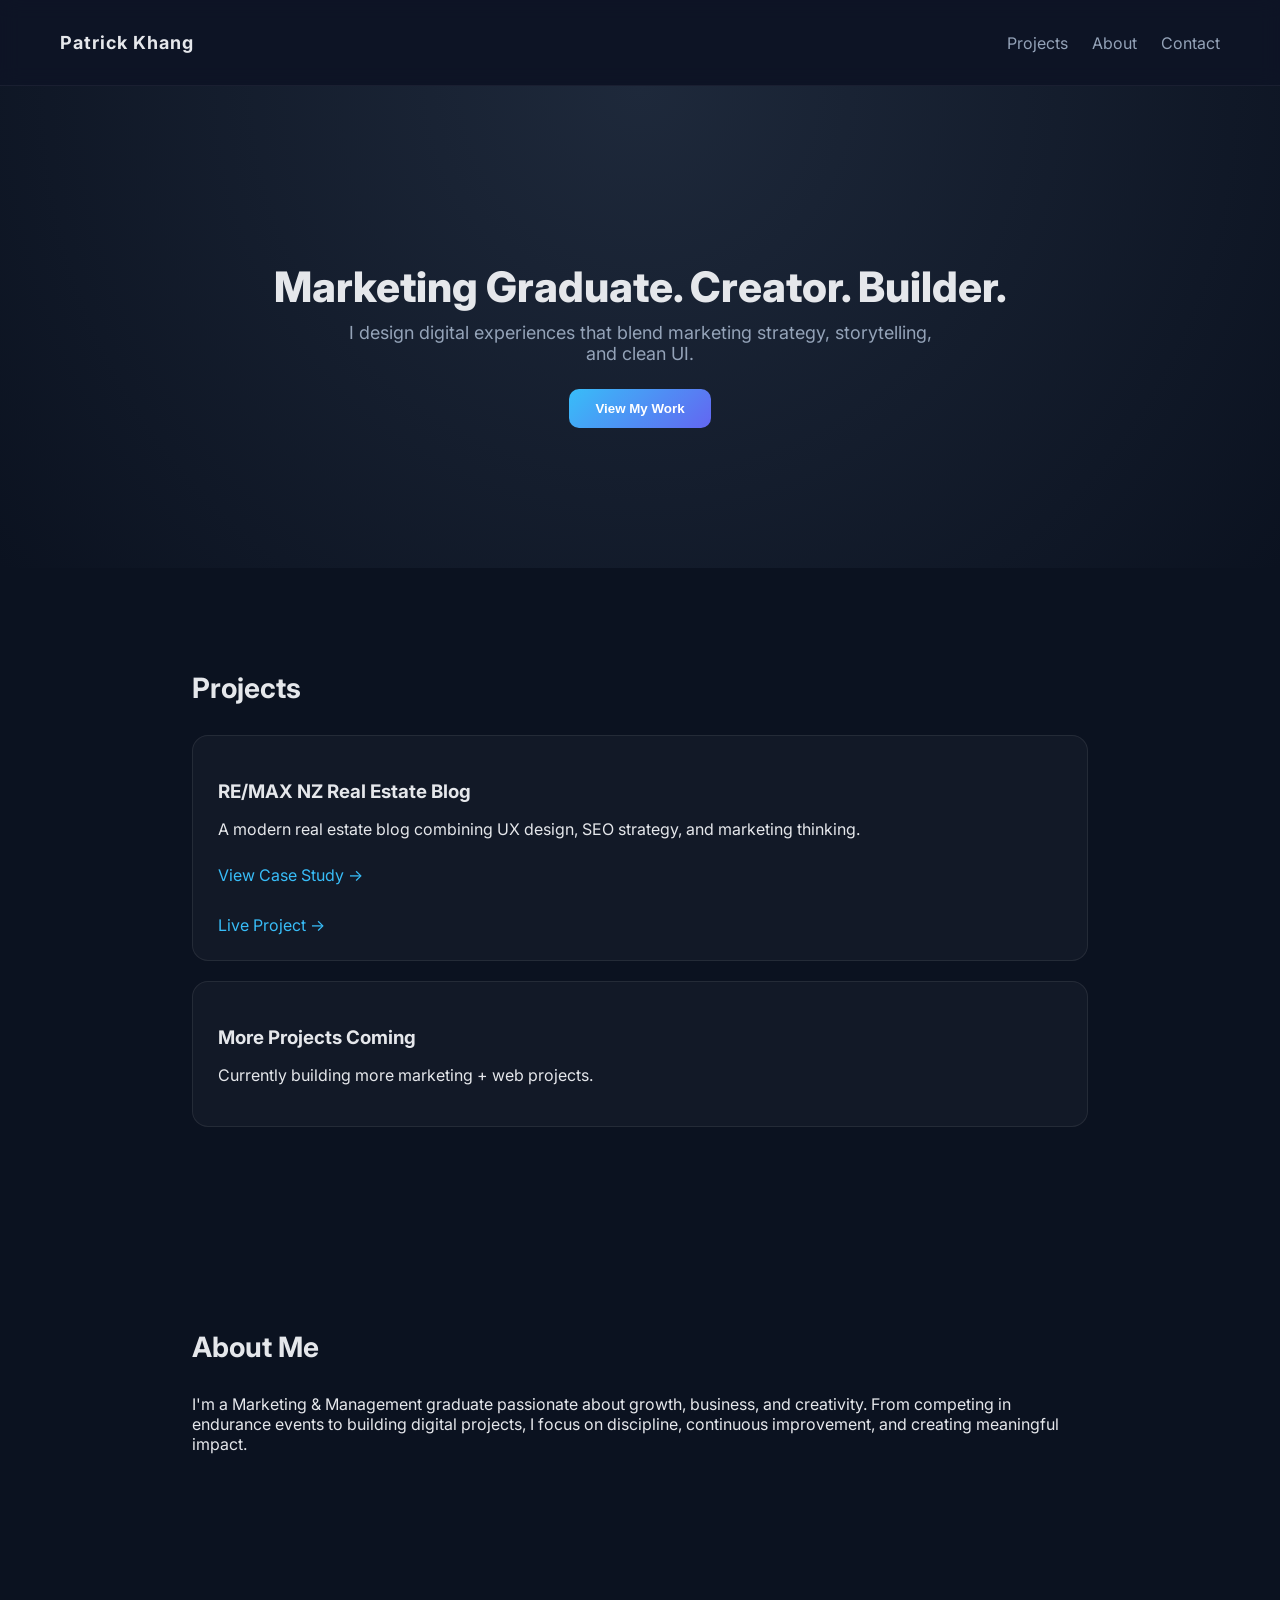
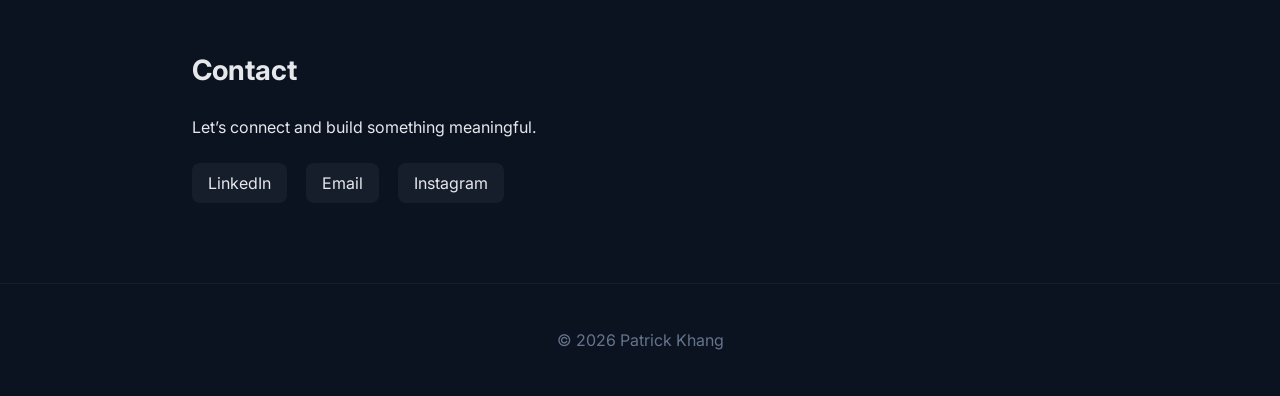
==== index.html @ be81369b "Revise RE/MAX NZ Real Estate Blog project details Updated project card for RE/MAX NZ Real Estate Blo" ====
<!DOCTYPE html>
<html lang="en">
<head>
  <meta charset="UTF-8">
  <title>Patrick Khang | Portfolio</title>
  <link rel="stylesheet" href="styles.css">
</head>
<body>

<header>
  <h1>Patrick Khang</h1>
  <nav>
    <a href="#projects">Projects</a>
    <a href="#about">About</a>
    <a href="#contact">Contact</a>
  </nav>
</header>

<section class="hero">
  <h2>Marketing Graduate. Creator. Builder.</h2>
  <p>I design digital experiences that blend marketing strategy, storytelling, and clean UI.</p>
  <button onclick="scrollToProjects()">View My Work</button>
</section>

<section id="projects" class="projects">
  <h2>Projects</h2>

  <div class="card">
  <h3>RE/MAX NZ Real Estate Blog</h3>
  <p>A modern real estate blog combining UX design, SEO strategy, and marketing thinking.</p>

  <a href="remax-case-study.html">View Case Study →</a>
  <br><br>
  <a href="https://yourusername.github.io/remax-nz-real-estate-blog/" target="_blank">
    Live Project →
  </a>
</div>
  
  <div class="card">
    <h3>More Projects Coming</h3>
    <p>Currently building more marketing + web projects.</p>
  </div>

</section>

<section id="about" class="about">
  <h2>About Me</h2>
  <p>
    I'm a Marketing & Management graduate passionate about growth, business, and creativity.
    From competing in endurance events to building digital projects, I focus on discipline,
    continuous improvement, and creating meaningful impact.
  </p>
</section>

<section id="contact" class="contact">
  <h2>Contact</h2>
  <p>Let’s connect and build something meaningful.</p>

  <div class="contact-links">
    <a href="https://www.linkedin.com/in/patrick-khang-445991215/" target="_blank">LinkedIn</a>
    <a href="mailto:your@email.com">Email</a>
    <a href="https://instagram.com/paddyk_travels" target="_blank">Instagram</a>
  </div>
</section>

<footer>
  <p>© 2026 Patrick Khang</p>
</footer>

<script src="script.js"></script>
</body>
</html>
---- styles.css ----
@import url('https://fonts.googleapis.com/css2?family=Inter:wght@300;400;600;800&display=swap');

body {
  margin: 0;
  font-family: 'Inter', sans-serif;
  background: #0b1220;
  color: #e5e7eb;
}

/* HEADER */
header {
  display: flex;
  justify-content: space-between;
  align-items: center;
  padding: 20px 60px;
  background: rgba(15, 23, 42, 0.6);
  backdrop-filter: blur(10px);
  position: sticky;
  top: 0;
  border-bottom: 1px solid rgba(255,255,255,0.05);
}

header h1 {
  font-size: 18px;
  letter-spacing: 1px;
}

nav a {
  margin-left: 20px;
  color: #94a3b8;
  text-decoration: none;
  transition: 0.3s;
}

nav a:hover {
  color: #38bdf8;
}

/* HERO */
.hero {
  text-align: center;
  padding: 140px 20px;
  background: radial-gradient(circle at top, #1e293b, #0b1220);
}

.hero h2 {
  font-size: 42px;
  font-weight: 800;
  margin-bottom: 10px;
}

.hero p {
  color: #94a3b8;
  font-size: 18px;
  max-width: 600px;
  margin: 0 auto;
}

.hero button {
  margin-top: 25px;
  padding: 12px 26px;
  border: none;
  border-radius: 10px;
  background: linear-gradient(135deg, #38bdf8, #6366f1);
  color: white;
  cursor: pointer;
  font-weight: 600;
  transition: 0.3s;
}

.hero button:hover {
  transform: scale(1.05);
}

/* SECTIONS */
.projects, .about, .contact {
  padding: 80px 15%;
}

h2 {
  font-size: 28px;
  margin-bottom: 30px;
}

/* PROJECT CARDS */
.card {
  background: rgba(255,255,255,0.03);
  border: 1px solid rgba(255,255,255,0.08);
  padding: 25px;
  margin-bottom: 20px;
  border-radius: 16px;
  transition: 0.3s;
}

.card:hover {
  transform: translateY(-6px);
  border-color: rgba(56,189,248,0.4);
}

.card h3 {
  margin-bottom: 10px;
}

.card a {
  display: inline-block;
  margin-top: 10px;
  color: #38bdf8;
  text-decoration: none;
}

/* CONTACT */
.contact a {
  display: inline-block;
  margin-right: 15px;
  margin-top: 10px;
  padding: 10px 16px;
  border-radius: 8px;
  background: rgba(255,255,255,0.05);
  color: #e5e7eb;
  text-decoration: none;
  transition: 0.3s;
}

.contact a:hover {
  background: #38bdf8;
  color: #0b1220;
}

/* FOOTER */
footer {
  text-align: center;
  padding: 30px;
  color: #64748b;
  border-top: 1px solid rgba(255,255,255,0.05);
}
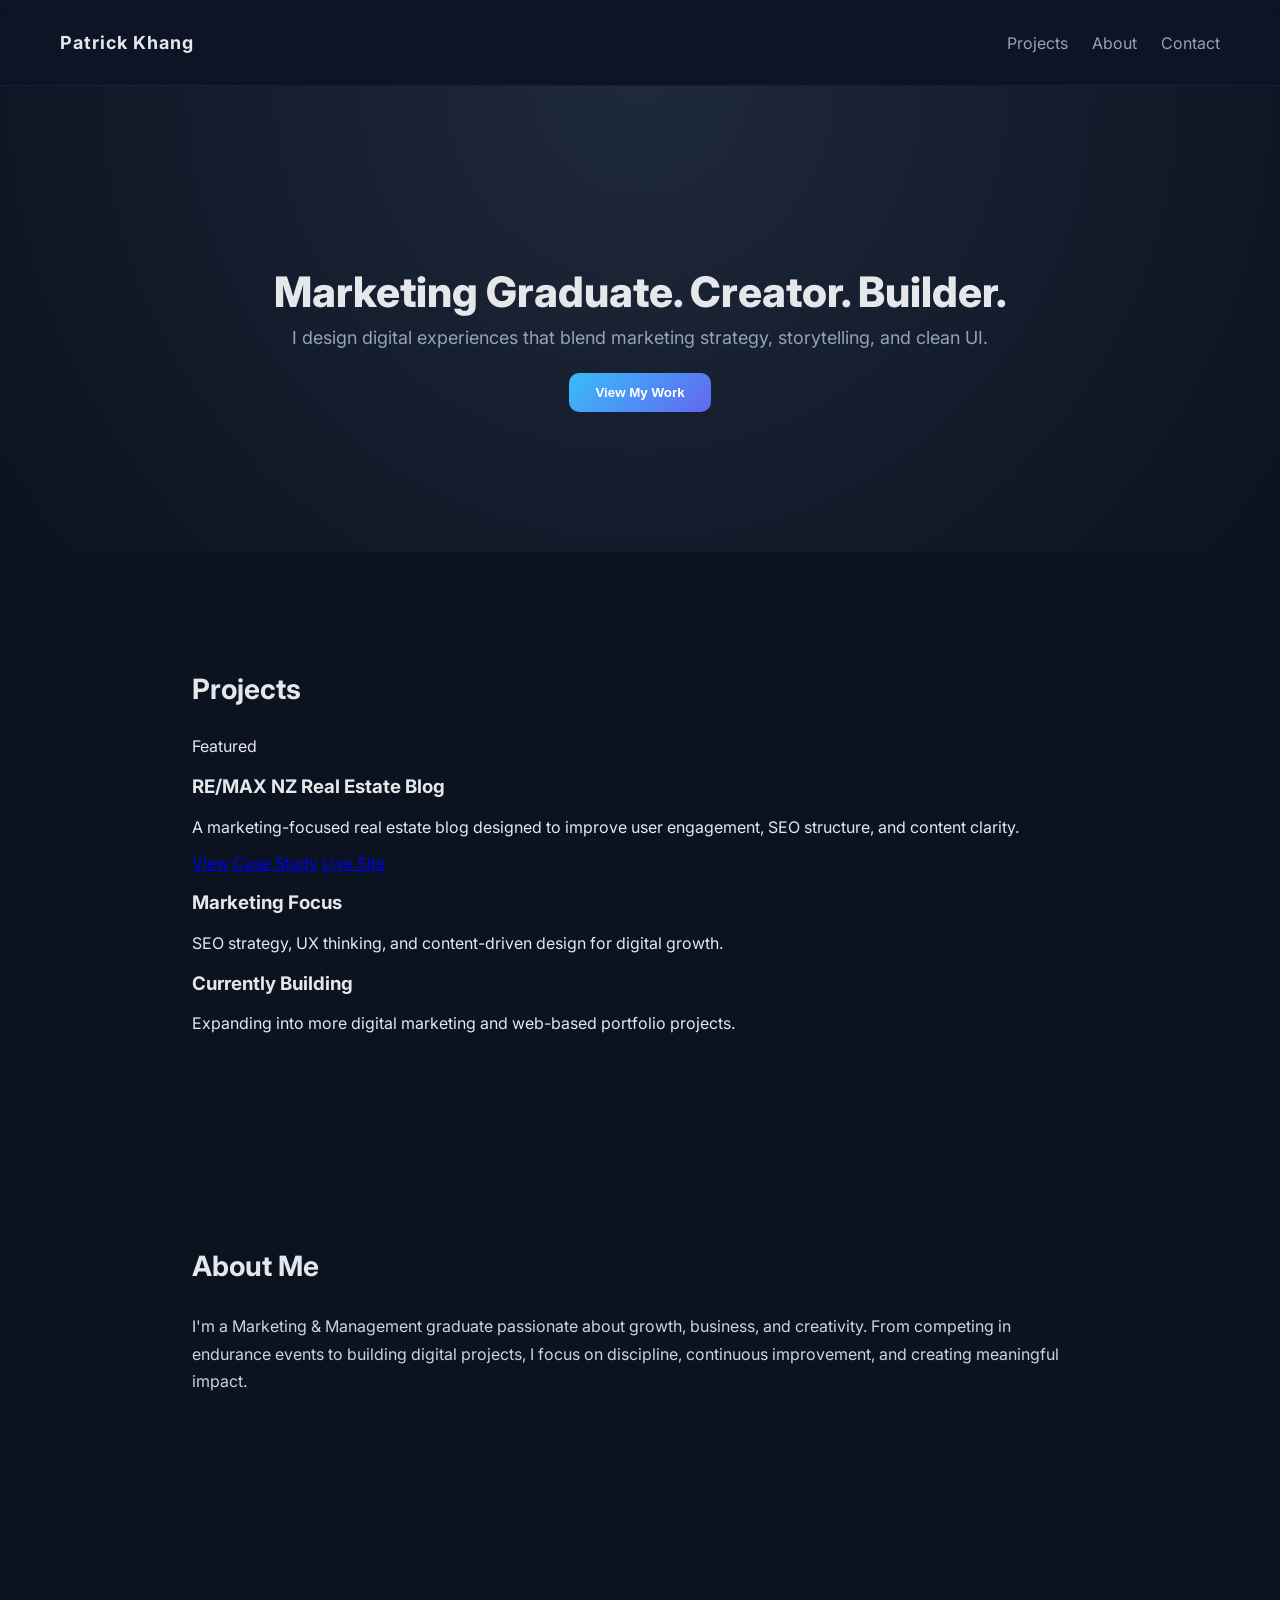
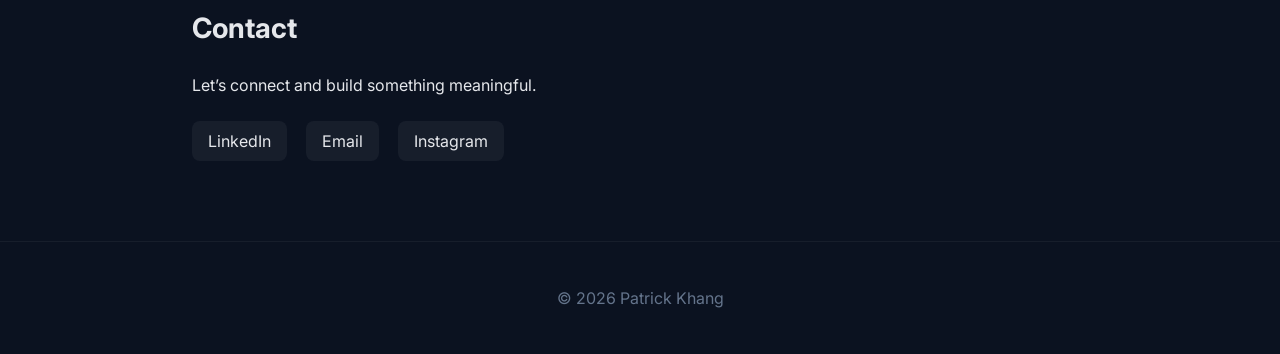
==== commit 17bd6019: "Update index.html" ====
--- a/index.html
+++ b/index.html
@@ -25,22 +25,37 @@
 <section id="projects" class="projects">
   <h2>Projects</h2>
 
-  <div class="card">
-  <h3>RE/MAX NZ Real Estate Blog</h3>
-  <p>A modern real estate blog combining UX design, SEO strategy, and marketing thinking.</p>
+  <div class="project-grid">
 
-  <a href="remax-case-study.html">View Case Study →</a>
-  <br><br>
-  <a href="https://yourusername.github.io/remax-nz-real-estate-blog/" target="_blank">
-    Live Project →
-  </a>
-</div>
-  
-  <div class="card">
-    <h3>More Projects Coming</h3>
-    <p>Currently building more marketing + web projects.</p>
+    <!-- MAIN PROJECT -->
+    <div class="project-card highlight">
+      <div class="tag">Featured</div>
+      <h3>RE/MAX NZ Real Estate Blog</h3>
+      <p>
+        A marketing-focused real estate blog designed to improve user engagement, SEO structure, and content clarity.
+      </p>
+
+      <div class="buttons">
+        <a href="remax-case-study.html">View Case Study</a>
+        <a href="https://yourusername.github.io/remax-nz-real-estate-blog/" target="_blank">
+          Live Site
+        </a>
+      </div>
+    </div>
+
+    <!-- SKILLS CARD -->
+    <div class="project-card">
+      <h3>Marketing Focus</h3>
+      <p>SEO strategy, UX thinking, and content-driven design for digital growth.</p>
+    </div>
+
+    <!-- GROWTH CARD -->
+    <div class="project-card">
+      <h3>Currently Building</h3>
+      <p>Expanding into more digital marketing and web-based portfolio projects.</p>
+    </div>
+
   </div>
-
 </section>
 
 <section id="about" class="about">
--- a/styles.css
+++ b/styles.css
@@ -92,6 +92,18 @@
   transition: 0.3s;
 }
 
+.about p {
+  line-height: 1.7;
+  color: #cbd5e1;
+}
+
+section h2 {
+  margin-top: 40px;
+}
+
+.hero p {
+  max-width: 700px;
+}
 .card:hover {
   transform: translateY(-6px);
   border-color: rgba(56,189,248,0.4);
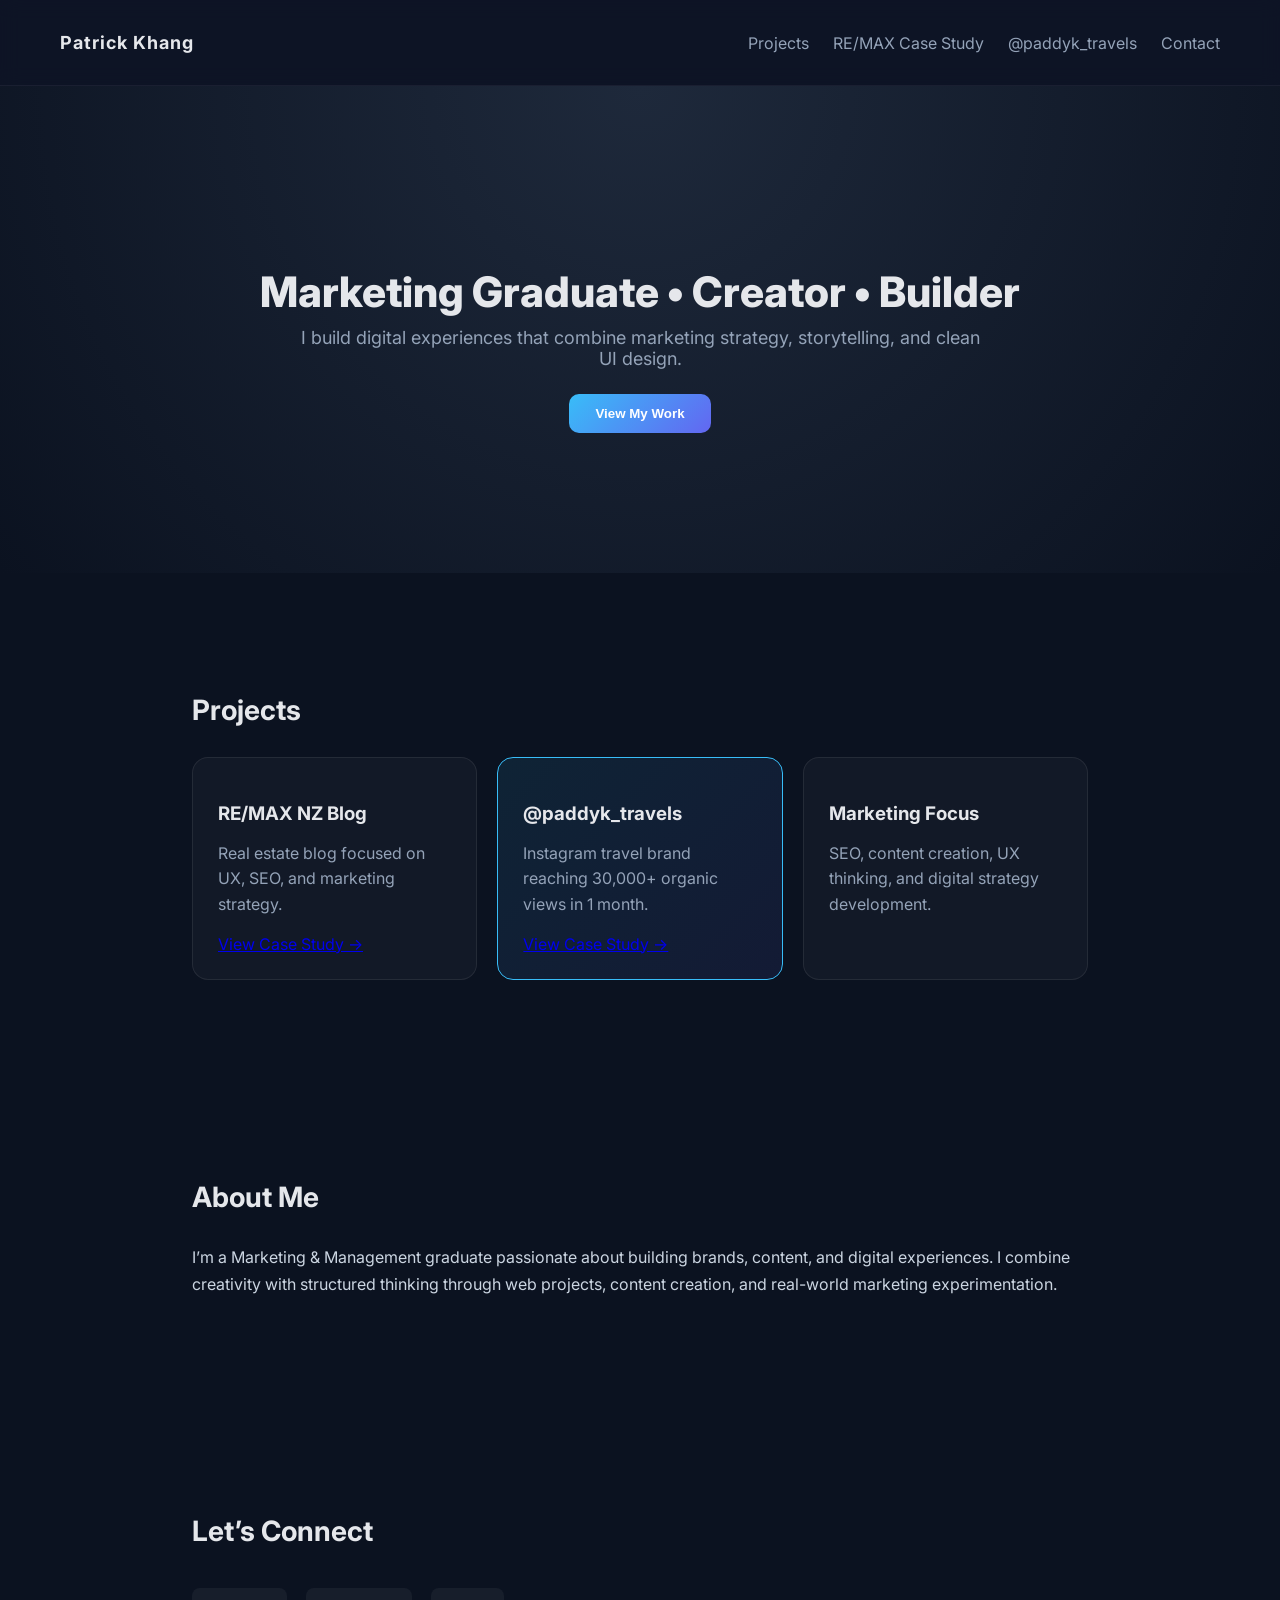
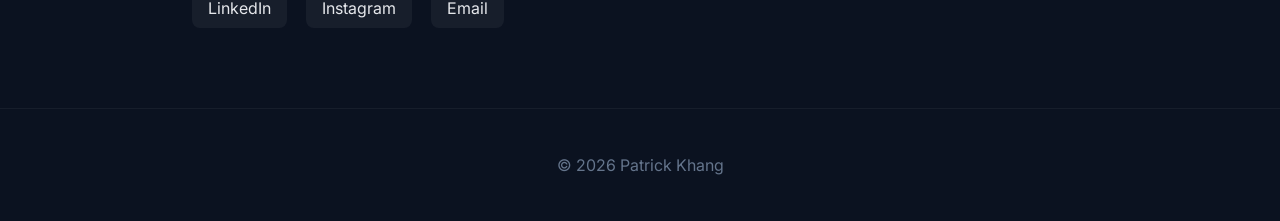
==== commit 2647582c: "Refactor index.html with updated content and layout Updated content and structure for various sectio" ====
--- a/index.html
+++ b/index.html
@@ -11,71 +11,61 @@
   <h1>Patrick Khang</h1>
   <nav>
     <a href="#projects">Projects</a>
-    <a href="#about">About</a>
+    <a href="remax-case-study.html">RE/MAX Case Study</a>
+    <a href="instagram-case-study.html">@paddyk_travels</a>
     <a href="#contact">Contact</a>
   </nav>
 </header>
 
-<section class="hero">
-  <h2>Marketing Graduate. Creator. Builder.</h2>
-  <p>I design digital experiences that blend marketing strategy, storytelling, and clean UI.</p>
+<!-- HERO -->
+<section class="hero fade">
+  <h2>Marketing Graduate • Creator • Builder</h2>
+  <p>I build digital experiences that combine marketing strategy, storytelling, and clean UI design.</p>
   <button onclick="scrollToProjects()">View My Work</button>
 </section>
 
-<section id="projects" class="projects">
+<!-- PROJECTS -->
+<section id="projects" class="projects fade">
   <h2>Projects</h2>
 
   <div class="project-grid">
 
-    <!-- MAIN PROJECT -->
-    <div class="project-card highlight">
-      <div class="tag">Featured</div>
-      <h3>RE/MAX NZ Real Estate Blog</h3>
-      <p>
-        A marketing-focused real estate blog designed to improve user engagement, SEO structure, and content clarity.
-      </p>
-
-      <div class="buttons">
-        <a href="remax-case-study.html">View Case Study</a>
-        <a href="https://yourusername.github.io/remax-nz-real-estate-blog/" target="_blank">
-          Live Site
-        </a>
-      </div>
+    <div class="project-card">
+      <h3>RE/MAX NZ Blog</h3>
+      <p>Real estate blog focused on UX, SEO, and marketing strategy.</p>
+      <a href="remax-case-study.html">View Case Study →</a>
     </div>
 
-    <!-- SKILLS CARD -->
+    <div class="project-card highlight">
+      <h3>@paddyk_travels</h3>
+      <p>Instagram travel brand reaching 30,000+ organic views in 1 month.</p>
+      <a href="instagram-case-study.html">View Case Study →</a>
+    </div>
+
     <div class="project-card">
       <h3>Marketing Focus</h3>
-      <p>SEO strategy, UX thinking, and content-driven design for digital growth.</p>
-    </div>
-
-    <!-- GROWTH CARD -->
-    <div class="project-card">
-      <h3>Currently Building</h3>
-      <p>Expanding into more digital marketing and web-based portfolio projects.</p>
+      <p>SEO, content creation, UX thinking, and digital strategy development.</p>
     </div>
 
   </div>
 </section>
 
-<section id="about" class="about">
+<!-- ABOUT -->
+<section class="about fade">
   <h2>About Me</h2>
   <p>
-    I'm a Marketing & Management graduate passionate about growth, business, and creativity.
-    From competing in endurance events to building digital projects, I focus on discipline,
-    continuous improvement, and creating meaningful impact.
+    I’m a Marketing & Management graduate passionate about building brands, content, and digital experiences.
+    I combine creativity with structured thinking through web projects, content creation, and real-world marketing experimentation.
   </p>
 </section>
 
-<section id="contact" class="contact">
-  <h2>Contact</h2>
-  <p>Let’s connect and build something meaningful.</p>
+<!-- CONTACT -->
+<section id="contact" class="contact fade">
+  <h2>Let’s Connect</h2>
 
-  <div class="contact-links">
-    <a href="https://www.linkedin.com/in/patrick-khang-445991215/" target="_blank">LinkedIn</a>
-    <a href="mailto:your@email.com">Email</a>
-    <a href="https://instagram.com/paddyk_travels" target="_blank">Instagram</a>
-  </div>
+  <a href="https://www.linkedin.com/in/patrick-khang-445991215/" target="_blank">LinkedIn</a>
+  <a href="https://instagram.com/paddyk_travels" target="_blank">Instagram</a>
+  <a href="mailto:your@email.com">Email</a>
 </section>
 
 <footer>
--- a/styles.css
+++ b/styles.css
@@ -138,6 +138,75 @@
   color: #0b1220;
 }
 
+.project-grid {
+  display: grid;
+  grid-template-columns: repeat(auto-fit, minmax(260px, 1fr));
+  gap: 20px;
+  margin-top: 30px;
+}
+
+.project-card {
+  background: rgba(255,255,255,0.03);
+  border: 1px solid rgba(255,255,255,0.08);
+  padding: 25px;
+  border-radius: 16px;
+  transition: 0.3s;
+  position: relative;
+}
+
+.project-card:hover {
+  transform: translateY(-8px);
+  border-color: rgba(56,189,248,0.4);
+}
+
+.project-card h3 {
+  margin-bottom: 10px;
+}
+
+.project-card p {
+  color: #94a3b8;
+  line-height: 1.6;
+}
+
+/* Featured card */
+.highlight {
+  border: 1px solid #38bdf8;
+  background: linear-gradient(135deg, rgba(56,189,248,0.1), rgba(99,102,241,0.1));
+}
+
+.tag {
+  position: absolute;
+  top: 15px;
+  right: 15px;
+  background: #38bdf8;
+  color: black;
+  font-size: 12px;
+  padding: 4px 10px;
+  border-radius: 20px;
+  font-weight: 600;
+}
+
+/* Buttons */
+.buttons {
+  margin-top: 15px;
+}
+
+.buttons a {
+  display: inline-block;
+  margin-right: 10px;
+  padding: 8px 14px;
+  border-radius: 8px;
+  text-decoration: none;
+  background: rgba(255,255,255,0.05);
+  color: white;
+  transition: 0.3s;
+}
+
+.buttons a:hover {
+  background: #38bdf8;
+  color: #0b1220;
+}
+
 /* FOOTER */
 footer {
   text-align: center;
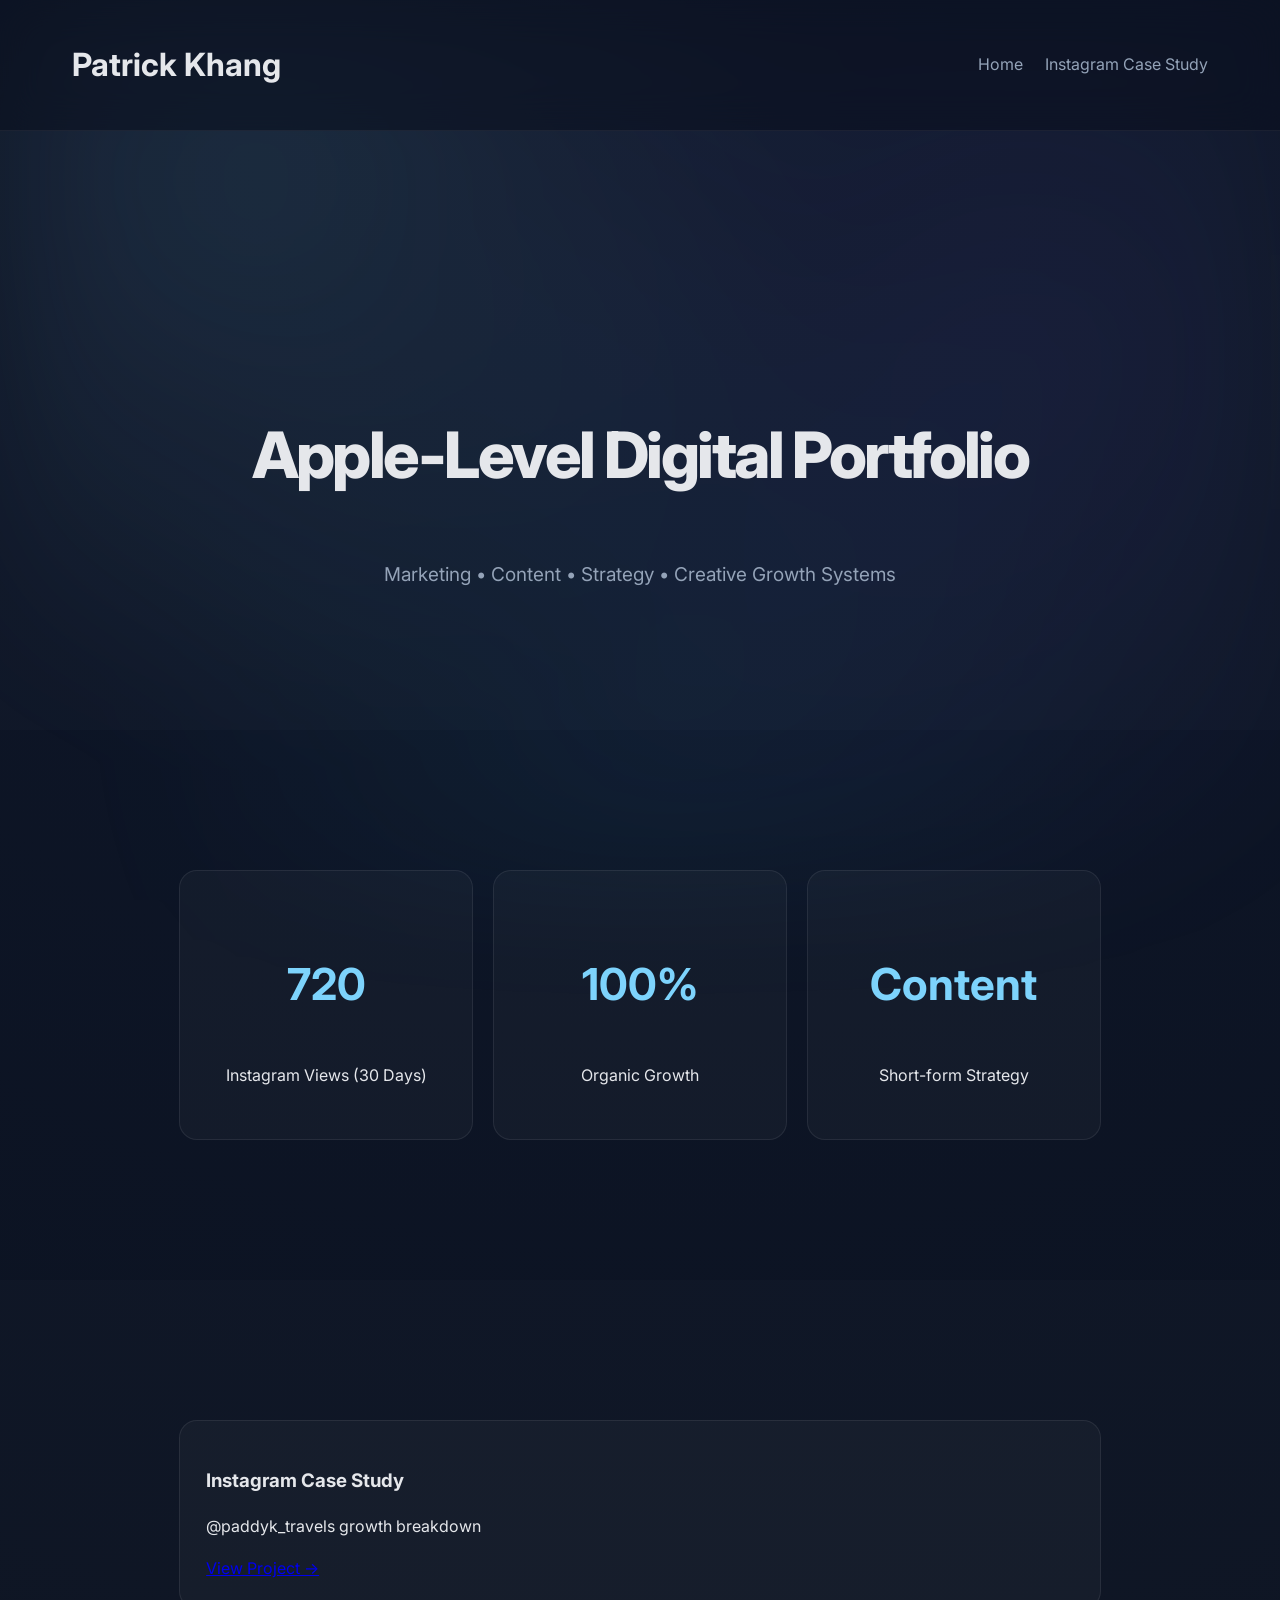
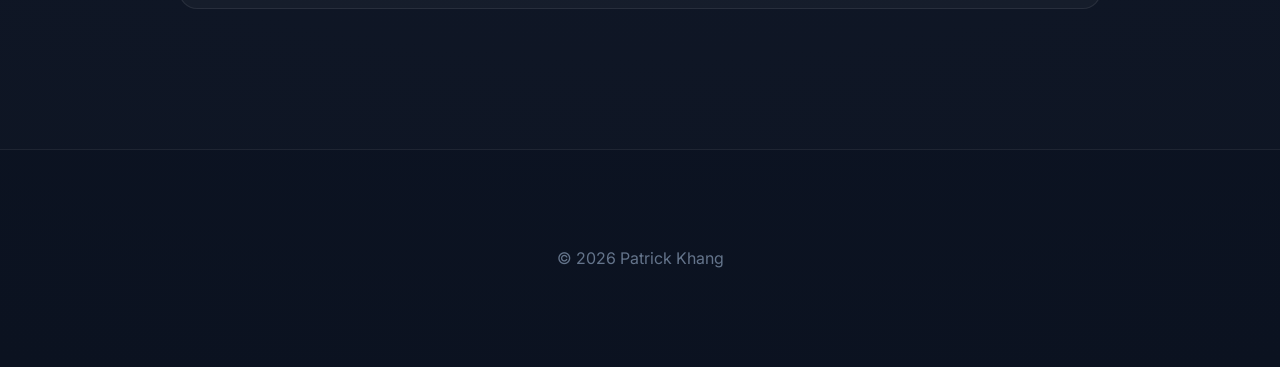
==== commit 2ab5fb27: "Update index.html" ====
--- a/index.html
+++ b/index.html
@@ -2,70 +2,50 @@
 <html lang="en">
 <head>
   <meta charset="UTF-8">
-  <title>Patrick Khang | Portfolio</title>
+  <title>Patrick Khang Portfolio</title>
   <link rel="stylesheet" href="styles.css">
 </head>
+
 <body>
 
 <header>
   <h1>Patrick Khang</h1>
   <nav>
-    <a href="#projects">Projects</a>
-    <a href="remax-case-study.html">RE/MAX Case Study</a>
-    <a href="instagram-case-study.html">@paddyk_travels</a>
-    <a href="#contact">Contact</a>
+    <a href="index.html">Home</a>
+    <a href="instagram-case-study.html">Instagram Case Study</a>
   </nav>
 </header>
 
-<!-- HERO -->
 <section class="hero fade">
-  <h2>Marketing Graduate • Creator • Builder</h2>
-  <p>I build digital experiences that combine marketing strategy, storytelling, and clean UI design.</p>
-  <button onclick="scrollToProjects()">View My Work</button>
+  <h2>Apple-Level Digital Portfolio</h2>
+  <p>Marketing • Content • Strategy • Creative Growth Systems</p>
 </section>
 
-<!-- PROJECTS -->
-<section id="projects" class="projects fade">
-  <h2>Projects</h2>
+<section class="stats fade">
 
-  <div class="project-grid">
+  <div class="stat-card">
+    <h3 class="counter" data-target="30000">0</h3>
+    <p>Instagram Views (30 Days)</p>
+  </div>
 
-    <div class="project-card">
-      <h3>RE/MAX NZ Blog</h3>
-      <p>Real estate blog focused on UX, SEO, and marketing strategy.</p>
-      <a href="remax-case-study.html">View Case Study →</a>
-    </div>
+  <div class="stat-card">
+    <h3>100%</h3>
+    <p>Organic Growth</p>
+  </div>
 
-    <div class="project-card highlight">
-      <h3>@paddyk_travels</h3>
-      <p>Instagram travel brand reaching 30,000+ organic views in 1 month.</p>
-      <a href="instagram-case-study.html">View Case Study →</a>
-    </div>
+  <div class="stat-card">
+    <h3>Content</h3>
+    <p>Short-form Strategy</p>
+  </div>
 
-    <div class="project-card">
-      <h3>Marketing Focus</h3>
-      <p>SEO, content creation, UX thinking, and digital strategy development.</p>
-    </div>
-
-  </div>
 </section>
 
-<!-- ABOUT -->
-<section class="about fade">
-  <h2>About Me</h2>
-  <p>
-    I’m a Marketing & Management graduate passionate about building brands, content, and digital experiences.
-    I combine creativity with structured thinking through web projects, content creation, and real-world marketing experimentation.
-  </p>
-</section>
-
-<!-- CONTACT -->
-<section id="contact" class="contact fade">
-  <h2>Let’s Connect</h2>
-
-  <a href="https://www.linkedin.com/in/patrick-khang-445991215/" target="_blank">LinkedIn</a>
-  <a href="https://instagram.com/paddyk_travels" target="_blank">Instagram</a>
-  <a href="mailto:your@email.com">Email</a>
+<section class="projects fade">
+  <div class="project-card">
+    <h3>Instagram Case Study</h3>
+    <p>@paddyk_travels growth breakdown</p>
+    <a href="instagram-case-study.html">View Project →</a>
+  </div>
 </section>
 
 <footer>
--- a/styles.css
+++ b/styles.css
@@ -1,216 +1,236 @@
-@import url('https://fonts.googleapis.com/css2?family=Inter:wght@300;400;600;800&display=swap');
+@import url('https://fonts.googleapis.com/css2?family=Inter:wght@300;400;500;600;700;800&display=swap');
+
+/* =========================
+   DESIGN SYSTEM
+========================= */
+
+:root {
+  --bg: #0b1220;
+  --panel: rgba(255,255,255,0.03);
+  --border: rgba(255,255,255,0.08);
+  --text: #e5e7eb;
+  --muted: #94a3b8;
+  --accent: #7dd3fc;
+}
+
+/* =========================
+   BASE
+========================= */
+
+html {
+  scroll-behavior: smooth;
+}
 
 body {
   margin: 0;
   font-family: 'Inter', sans-serif;
-  background: #0b1220;
-  color: #e5e7eb;
-}
-
-/* HEADER */
+  background: radial-gradient(circle at top, #0f172a, var(--bg));
+  color: var(--text);
+  overflow-x: hidden;
+  line-height: 1.6;
+}
+
+/* atmospheric cinematic glow */
+body::before {
+  content: "";
+  position: fixed;
+  inset: 0;
+  background:
+    radial-gradient(circle at 20% 20%, rgba(125,211,252,0.10), transparent 45%),
+    radial-gradient(circle at 80% 40%, rgba(99,102,241,0.08), transparent 50%),
+    radial-gradient(circle at 50% 80%, rgba(56,189,248,0.06), transparent 55%);
+  filter: blur(60px);
+  z-index: -1;
+}
+
+/* =========================
+   HEADER
+========================= */
+
 header {
   display: flex;
   justify-content: space-between;
   align-items: center;
-  padding: 20px 60px;
-  background: rgba(15, 23, 42, 0.6);
-  backdrop-filter: blur(10px);
+  padding: 18px 72px;
   position: sticky;
   top: 0;
-  border-bottom: 1px solid rgba(255,255,255,0.05);
-}
-
-header h1 {
-  font-size: 18px;
-  letter-spacing: 1px;
+  z-index: 100;
+  background: rgba(11, 18, 32, 0.55);
+  backdrop-filter: blur(20px);
+  border-bottom: 1px solid rgba(255,255,255,0.06);
 }
 
 nav a {
-  margin-left: 20px;
-  color: #94a3b8;
+  margin-left: 18px;
   text-decoration: none;
-  transition: 0.3s;
+  color: var(--muted);
+  transition: 0.2s;
 }
 
 nav a:hover {
-  color: #38bdf8;
-}
-
-/* HERO */
+  color: var(--accent);
+}
+
+/* =========================
+   HERO (APPLE KEYNOTE STYLE)
+========================= */
+
 .hero {
   text-align: center;
-  padding: 140px 20px;
-  background: radial-gradient(circle at top, #1e293b, #0b1220);
+  padding: 220px 20px 140px;
 }
 
 .hero h2 {
-  font-size: 42px;
+  font-size: 64px;
   font-weight: 800;
-  margin-bottom: 10px;
+  letter-spacing: -0.04em;
 }
 
 .hero p {
-  color: #94a3b8;
-  font-size: 18px;
-  max-width: 600px;
-  margin: 0 auto;
-}
-
-.hero button {
-  margin-top: 25px;
-  padding: 12px 26px;
-  border: none;
-  border-radius: 10px;
-  background: linear-gradient(135deg, #38bdf8, #6366f1);
-  color: white;
-  cursor: pointer;
-  font-weight: 600;
-  transition: 0.3s;
-}
-
-.hero button:hover {
-  transform: scale(1.05);
-}
-
-/* SECTIONS */
-.projects, .about, .contact {
-  padding: 80px 15%;
-}
-
-h2 {
-  font-size: 28px;
-  margin-bottom: 30px;
-}
-
-/* PROJECT CARDS */
-.card {
-  background: rgba(255,255,255,0.03);
-  border: 1px solid rgba(255,255,255,0.08);
-  padding: 25px;
-  margin-bottom: 20px;
+  max-width: 760px;
+  margin: 18px auto 0;
+  font-size: 19px;
+  color: var(--muted);
+}
+
+/* =========================
+   SECTIONS (LAUNCH FLOW)
+========================= */
+
+section {
+  padding: 140px 14%;
+}
+
+section:nth-child(even) {
+  background: rgba(255,255,255,0.015);
+}
+
+/* =========================
+   FADE ANIMATION (CINEMATIC)
+========================= */
+
+.fade {
+  opacity: 0;
+  transform: translateY(35px);
+  transition: all 1.2s cubic-bezier(0.2, 0.8, 0.2, 1);
+}
+
+.fade.show {
+  opacity: 1;
+  transform: translateY(0);
+}
+
+/* =========================
+   STATS (APPLE DASHBOARD STYLE)
+========================= */
+
+.stats {
+  display: grid;
+  grid-template-columns: repeat(auto-fit, minmax(220px, 1fr));
+  gap: 20px;
+}
+
+.stat-card {
+  background: var(--panel);
+  border: 1px solid var(--border);
+  border-radius: 18px;
+  padding: 34px;
+  text-align: center;
+}
+
+.stat-card h3 {
+  font-size: 44px;
+  color: var(--accent);
+}
+
+/* =========================
+   PROJECT / CONTENT CARDS
+========================= */
+
+.project-card,
+.video-card {
+  background: var(--panel);
+  border: 1px solid var(--border);
+  border-radius: 18px;
+  padding: 26px;
+  transition: 0.3s ease;
+}
+
+.project-card:hover,
+.video-card:hover {
+  transform: translateY(-5px);
+  border-color: rgba(125,211,252,0.3);
+}
+
+/* =========================
+   INSTAGRAM SECTION (FIXED + APPLE STYLE)
+========================= */
+
+.video-grid {
+  display: grid;
+  grid-template-columns: repeat(auto-fit, minmax(280px, 1fr));
+  gap: 24px;
+}
+
+/* clickable IG preview card */
+.video-card a {
+  text-decoration: none;
+  color: inherit;
+}
+
+/* fake “video preview” (reliable + Apple-style) */
+.thumbnail {
+  height: 240px;
   border-radius: 16px;
-  transition: 0.3s;
-}
-
-.about p {
-  line-height: 1.7;
-  color: #cbd5e1;
-}
-
-section h2 {
-  margin-top: 40px;
-}
-
-.hero p {
-  max-width: 700px;
-}
-.card:hover {
-  transform: translateY(-6px);
-  border-color: rgba(56,189,248,0.4);
-}
-
-.card h3 {
-  margin-bottom: 10px;
-}
-
-.card a {
-  display: inline-block;
-  margin-top: 10px;
-  color: #38bdf8;
-  text-decoration: none;
-}
-
-/* CONTACT */
-.contact a {
-  display: inline-block;
-  margin-right: 15px;
-  margin-top: 10px;
-  padding: 10px 16px;
-  border-radius: 8px;
-  background: rgba(255,255,255,0.05);
-  color: #e5e7eb;
-  text-decoration: none;
-  transition: 0.3s;
-}
-
-.contact a:hover {
-  background: #38bdf8;
-  color: #0b1220;
-}
-
-.project-grid {
-  display: grid;
-  grid-template-columns: repeat(auto-fit, minmax(260px, 1fr));
-  gap: 20px;
-  margin-top: 30px;
-}
-
-.project-card {
-  background: rgba(255,255,255,0.03);
-  border: 1px solid rgba(255,255,255,0.08);
-  padding: 25px;
-  border-radius: 16px;
-  transition: 0.3s;
+  background: linear-gradient(135deg, #1e293b, #0f172a);
   position: relative;
-}
-
-.project-card:hover {
-  transform: translateY(-8px);
-  border-color: rgba(56,189,248,0.4);
-}
-
-.project-card h3 {
-  margin-bottom: 10px;
-}
-
-.project-card p {
-  color: #94a3b8;
-  line-height: 1.6;
-}
-
-/* Featured card */
-.highlight {
-  border: 1px solid #38bdf8;
-  background: linear-gradient(135deg, rgba(56,189,248,0.1), rgba(99,102,241,0.1));
-}
-
-.tag {
+  overflow: hidden;
+  margin-bottom: 14px;
+  transition: 0.3s ease;
+}
+
+/* play icon */
+.thumbnail::after {
+  content: "▶";
   position: absolute;
-  top: 15px;
-  right: 15px;
-  background: #38bdf8;
-  color: black;
-  font-size: 12px;
-  padding: 4px 10px;
-  border-radius: 20px;
-  font-weight: 600;
-}
-
-/* Buttons */
-.buttons {
-  margin-top: 15px;
-}
-
-.buttons a {
-  display: inline-block;
-  margin-right: 10px;
-  padding: 8px 14px;
-  border-radius: 8px;
-  text-decoration: none;
-  background: rgba(255,255,255,0.05);
-  color: white;
-  transition: 0.3s;
-}
-
-.buttons a:hover {
-  background: #38bdf8;
-  color: #0b1220;
-}
-
-/* FOOTER */
+  top: 50%;
+  left: 50%;
+  transform: translate(-50%, -50%);
+  font-size: 30px;
+  color: rgba(255,255,255,0.7);
+}
+
+/* hover zoom feel */
+.video-card:hover .thumbnail {
+  transform: scale(1.02);
+  filter: brightness(1.1);
+}
+
+/* =========================
+   FOOTER
+========================= */
+
 footer {
   text-align: center;
-  padding: 30px;
+  padding: 80px;
+  border-top: 1px solid rgba(255,255,255,0.08);
   color: #64748b;
-  border-top: 1px solid rgba(255,255,255,0.05);
-}
+}
+
+/* =========================
+   MOBILE RESPONSIVE
+========================= */
+
+@media (max-width: 900px) {
+  header {
+    padding: 18px 24px;
+  }
+
+  .hero h2 {
+    font-size: 42px;
+  }
+
+  section {
+    padding: 100px 8%;
+  }
+}
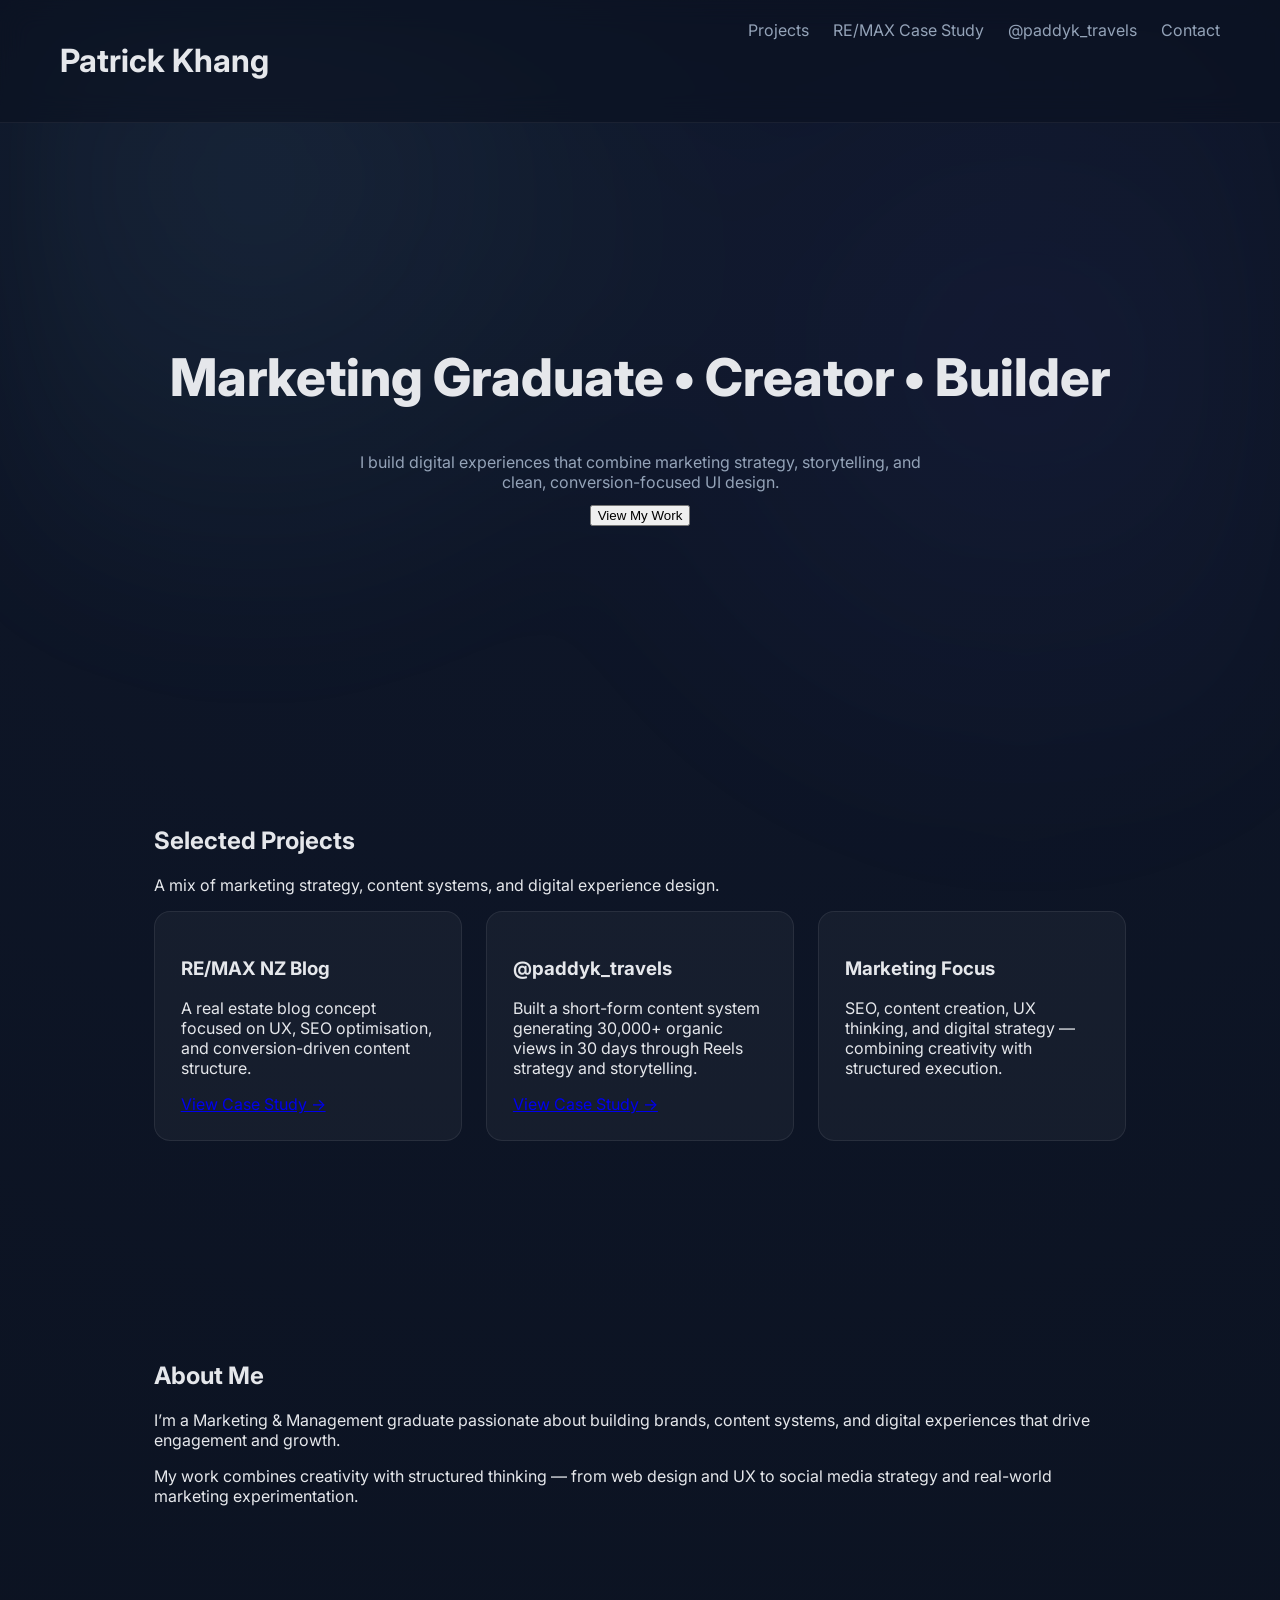
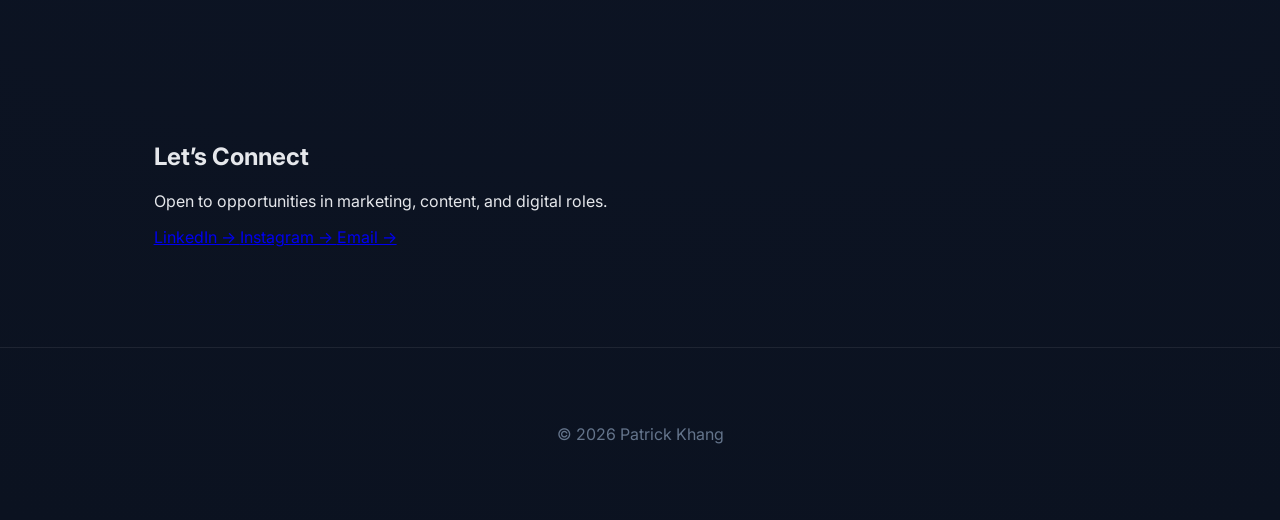
==== commit 7fb7fcb3: "Update index.html" ====
--- a/index.html
+++ b/index.html
@@ -2,56 +2,121 @@
 <html lang="en">
 <head>
   <meta charset="UTF-8">
-  <title>Patrick Khang Portfolio</title>
+  <title>Patrick Khang | Portfolio</title>
   <link rel="stylesheet" href="styles.css">
 </head>
 
 <body>
 
+<!-- HEADER -->
 <header>
   <h1>Patrick Khang</h1>
   <nav>
-    <a href="index.html">Home</a>
-    <a href="instagram-case-study.html">Instagram Case Study</a>
+    <a href="#projects">Projects</a>
+    <a href="remax-case-study.html">RE/MAX Case Study</a>
+    <a href="instagram-case-study.html">@paddyk_travels</a>
+    <a href="#contact">Contact</a>
   </nav>
 </header>
 
+<!-- HERO -->
 <section class="hero fade">
-  <h2>Apple-Level Digital Portfolio</h2>
-  <p>Marketing • Content • Strategy • Creative Growth Systems</p>
+  <h2>Marketing Graduate • Creator • Builder</h2>
+  <p>
+    I build digital experiences that combine marketing strategy, storytelling,
+    and clean, conversion-focused UI design.
+  </p>
+
+  <button onclick="scrollToProjects()">View My Work</button>
 </section>
 
-<section class="stats fade">
+<!-- PROJECTS -->
+<section id="projects" class="projects fade">
 
-  <div class="stat-card">
-    <h3 class="counter" data-target="30000">0</h3>
-    <p>Instagram Views (30 Days)</p>
-  </div>
+  <h2>Selected Projects</h2>
+  <p class="section-subtext">
+    A mix of marketing strategy, content systems, and digital experience design.
+  </p>
 
-  <div class="stat-card">
-    <h3>100%</h3>
-    <p>Organic Growth</p>
-  </div>
+  <div class="project-grid">
 
-  <div class="stat-card">
-    <h3>Content</h3>
-    <p>Short-form Strategy</p>
+    <!-- RE/MAX -->
+    <div class="project-card">
+      <h3>RE/MAX NZ Blog</h3>
+      <p>
+        A real estate blog concept focused on UX, SEO optimisation,
+        and conversion-driven content structure.
+      </p>
+      <a href="remax-case-study.html">View Case Study →</a>
+    </div>
+
+    <!-- INSTAGRAM -->
+    <div class="project-card highlight">
+      <h3>@paddyk_travels</h3>
+      <p>
+        Built a short-form content system generating 30,000+ organic views
+        in 30 days through Reels strategy and storytelling.
+      </p>
+      <a href="instagram-case-study.html">View Case Study →</a>
+    </div>
+
+    <!-- SKILLS / FOCUS -->
+    <div class="project-card">
+      <h3>Marketing Focus</h3>
+      <p>
+        SEO, content creation, UX thinking, and digital strategy —
+        combining creativity with structured execution.
+      </p>
+    </div>
+
   </div>
 
 </section>
 
-<section class="projects fade">
-  <div class="project-card">
-    <h3>Instagram Case Study</h3>
-    <p>@paddyk_travels growth breakdown</p>
-    <a href="instagram-case-study.html">View Project →</a>
-  </div>
+<!-- ABOUT -->
+<section class="about fade">
+  <h2>About Me</h2>
+  <p>
+    I’m a Marketing & Management graduate passionate about building brands,
+    content systems, and digital experiences that drive engagement and growth.
+  </p>
+
+  <p>
+    My work combines creativity with structured thinking — from web design and
+    UX to social media strategy and real-world marketing experimentation.
+  </p>
 </section>
 
+<!-- CONTACT -->
+<section id="contact" class="contact fade">
+  <h2>Let’s Connect</h2>
+
+  <p class="section-subtext">
+    Open to opportunities in marketing, content, and digital roles.
+  </p>
+
+  <div class="contact-links">
+    <a href="https://www.linkedin.com/in/patrick-khang-445991215/" target="_blank">
+      LinkedIn →
+    </a>
+
+    <a href="https://instagram.com/paddyk_travels" target="_blank">
+      Instagram →
+    </a>
+
+    <a href="mailto:your@email.com">
+      Email →
+    </a>
+  </div>
+
+</section>
+
+<!-- FOOTER -->
 <footer>
   <p>© 2026 Patrick Khang</p>
 </footer>
 
 <script src="script.js"></script>
+
 </body>
 </html>
--- a/styles.css
+++ b/styles.css
@@ -1,4 +1,4 @@
-@import url('https://fonts.googleapis.com/css2?family=Inter:wght@300;400;500;600;700;800&display=swap');
+@import url('https://fonts.googleapis.com/css2?family=Inter:wght@300;400;600;800&display=swap');
 
 /* =========================
    DESIGN SYSTEM
@@ -6,7 +6,7 @@
 
 :root {
   --bg: #0b1220;
-  --panel: rgba(255,255,255,0.03);
+  --panel: rgba(255,255,255,0.04);
   --border: rgba(255,255,255,0.08);
   --text: #e5e7eb;
   --muted: #94a3b8;
@@ -17,28 +17,21 @@
    BASE
 ========================= */
 
-html {
-  scroll-behavior: smooth;
-}
-
 body {
   margin: 0;
   font-family: 'Inter', sans-serif;
   background: radial-gradient(circle at top, #0f172a, var(--bg));
   color: var(--text);
-  overflow-x: hidden;
-  line-height: 1.6;
 }
 
-/* atmospheric cinematic glow */
+/* subtle glow */
 body::before {
   content: "";
   position: fixed;
   inset: 0;
   background:
-    radial-gradient(circle at 20% 20%, rgba(125,211,252,0.10), transparent 45%),
-    radial-gradient(circle at 80% 40%, rgba(99,102,241,0.08), transparent 50%),
-    radial-gradient(circle at 50% 80%, rgba(56,189,248,0.06), transparent 55%);
+    radial-gradient(circle at 20% 20%, rgba(125,211,252,0.08), transparent 40%),
+    radial-gradient(circle at 80% 40%, rgba(99,102,241,0.06), transparent 45%);
   filter: blur(60px);
   z-index: -1;
 }
@@ -50,20 +43,18 @@
 header {
   display: flex;
   justify-content: space-between;
-  align-items: center;
-  padding: 18px 72px;
+  padding: 20px 60px;
   position: sticky;
   top: 0;
-  z-index: 100;
-  background: rgba(11, 18, 32, 0.55);
-  backdrop-filter: blur(20px);
+  background: rgba(11,18,32,0.6);
+  backdrop-filter: blur(14px);
   border-bottom: 1px solid rgba(255,255,255,0.06);
 }
 
 nav a {
-  margin-left: 18px;
+  color: var(--muted);
+  margin-left: 20px;
   text-decoration: none;
-  color: var(--muted);
   transition: 0.2s;
 }
 
@@ -72,47 +63,41 @@
 }
 
 /* =========================
-   HERO (APPLE KEYNOTE STYLE)
+   HERO
 ========================= */
 
 .hero {
   text-align: center;
-  padding: 220px 20px 140px;
+  padding: 180px 20px;
 }
 
 .hero h2 {
-  font-size: 64px;
+  font-size: 52px;
   font-weight: 800;
-  letter-spacing: -0.04em;
 }
 
 .hero p {
-  max-width: 760px;
-  margin: 18px auto 0;
-  font-size: 19px;
+  max-width: 600px;
+  margin: 12px auto;
   color: var(--muted);
 }
 
 /* =========================
-   SECTIONS (LAUNCH FLOW)
+   SECTIONS
 ========================= */
 
 section {
-  padding: 140px 14%;
-}
-
-section:nth-child(even) {
-  background: rgba(255,255,255,0.015);
+  padding: 100px 12%;
 }
 
 /* =========================
-   FADE ANIMATION (CINEMATIC)
+   FADE (APPLE SMOOTH)
 ========================= */
 
 .fade {
   opacity: 0;
-  transform: translateY(35px);
-  transition: all 1.2s cubic-bezier(0.2, 0.8, 0.2, 1);
+  transform: translateY(30px);
+  transition: 1s cubic-bezier(0.2, 0.8, 0.2, 1);
 }
 
 .fade.show {
@@ -121,89 +106,47 @@
 }
 
 /* =========================
-   STATS (APPLE DASHBOARD STYLE)
+   GRID
+========================= */
+
+.project-grid {
+  display: grid;
+  grid-template-columns: repeat(auto-fit, minmax(260px, 1fr));
+  gap: 24px;
+}
+
+/* =========================
+   CARDS
+========================= */
+
+.project-card,
+.stat-card {
+  background: var(--panel);
+  border: 1px solid var(--border);
+  border-radius: 16px;
+  padding: 26px;
+  transition: 0.3s ease;
+}
+
+.project-card:hover,
+.stat-card:hover {
+  transform: translateY(-6px);
+  border-color: rgba(125,211,252,0.3);
+}
+
+/* =========================
+   STATS
 ========================= */
 
 .stats {
   display: grid;
   grid-template-columns: repeat(auto-fit, minmax(220px, 1fr));
-  gap: 20px;
-}
-
-.stat-card {
-  background: var(--panel);
-  border: 1px solid var(--border);
-  border-radius: 18px;
-  padding: 34px;
-  text-align: center;
+  gap: 24px;
 }
 
 .stat-card h3 {
-  font-size: 44px;
+  font-size: 34px;
   color: var(--accent);
-}
-
-/* =========================
-   PROJECT / CONTENT CARDS
-========================= */
-
-.project-card,
-.video-card {
-  background: var(--panel);
-  border: 1px solid var(--border);
-  border-radius: 18px;
-  padding: 26px;
-  transition: 0.3s ease;
-}
-
-.project-card:hover,
-.video-card:hover {
-  transform: translateY(-5px);
-  border-color: rgba(125,211,252,0.3);
-}
-
-/* =========================
-   INSTAGRAM SECTION (FIXED + APPLE STYLE)
-========================= */
-
-.video-grid {
-  display: grid;
-  grid-template-columns: repeat(auto-fit, minmax(280px, 1fr));
-  gap: 24px;
-}
-
-/* clickable IG preview card */
-.video-card a {
-  text-decoration: none;
-  color: inherit;
-}
-
-/* fake “video preview” (reliable + Apple-style) */
-.thumbnail {
-  height: 240px;
-  border-radius: 16px;
-  background: linear-gradient(135deg, #1e293b, #0f172a);
-  position: relative;
-  overflow: hidden;
-  margin-bottom: 14px;
-  transition: 0.3s ease;
-}
-
-/* play icon */
-.thumbnail::after {
-  content: "▶";
-  position: absolute;
-  top: 50%;
-  left: 50%;
-  transform: translate(-50%, -50%);
-  font-size: 30px;
-  color: rgba(255,255,255,0.7);
-}
-
-/* hover zoom feel */
-.video-card:hover .thumbnail {
-  transform: scale(1.02);
-  filter: brightness(1.1);
 }
 
 /* =========================
@@ -212,25 +155,25 @@
 
 footer {
   text-align: center;
-  padding: 80px;
+  padding: 60px;
   border-top: 1px solid rgba(255,255,255,0.08);
   color: #64748b;
 }
 
 /* =========================
-   MOBILE RESPONSIVE
+   MOBILE
 ========================= */
 
-@media (max-width: 900px) {
+@media (max-width: 768px) {
   header {
-    padding: 18px 24px;
+    padding: 20px;
+  }
+
+  section {
+    padding: 80px 6%;
   }
 
   .hero h2 {
-    font-size: 42px;
-  }
-
-  section {
-    padding: 100px 8%;
+    font-size: 36px;
   }
 }
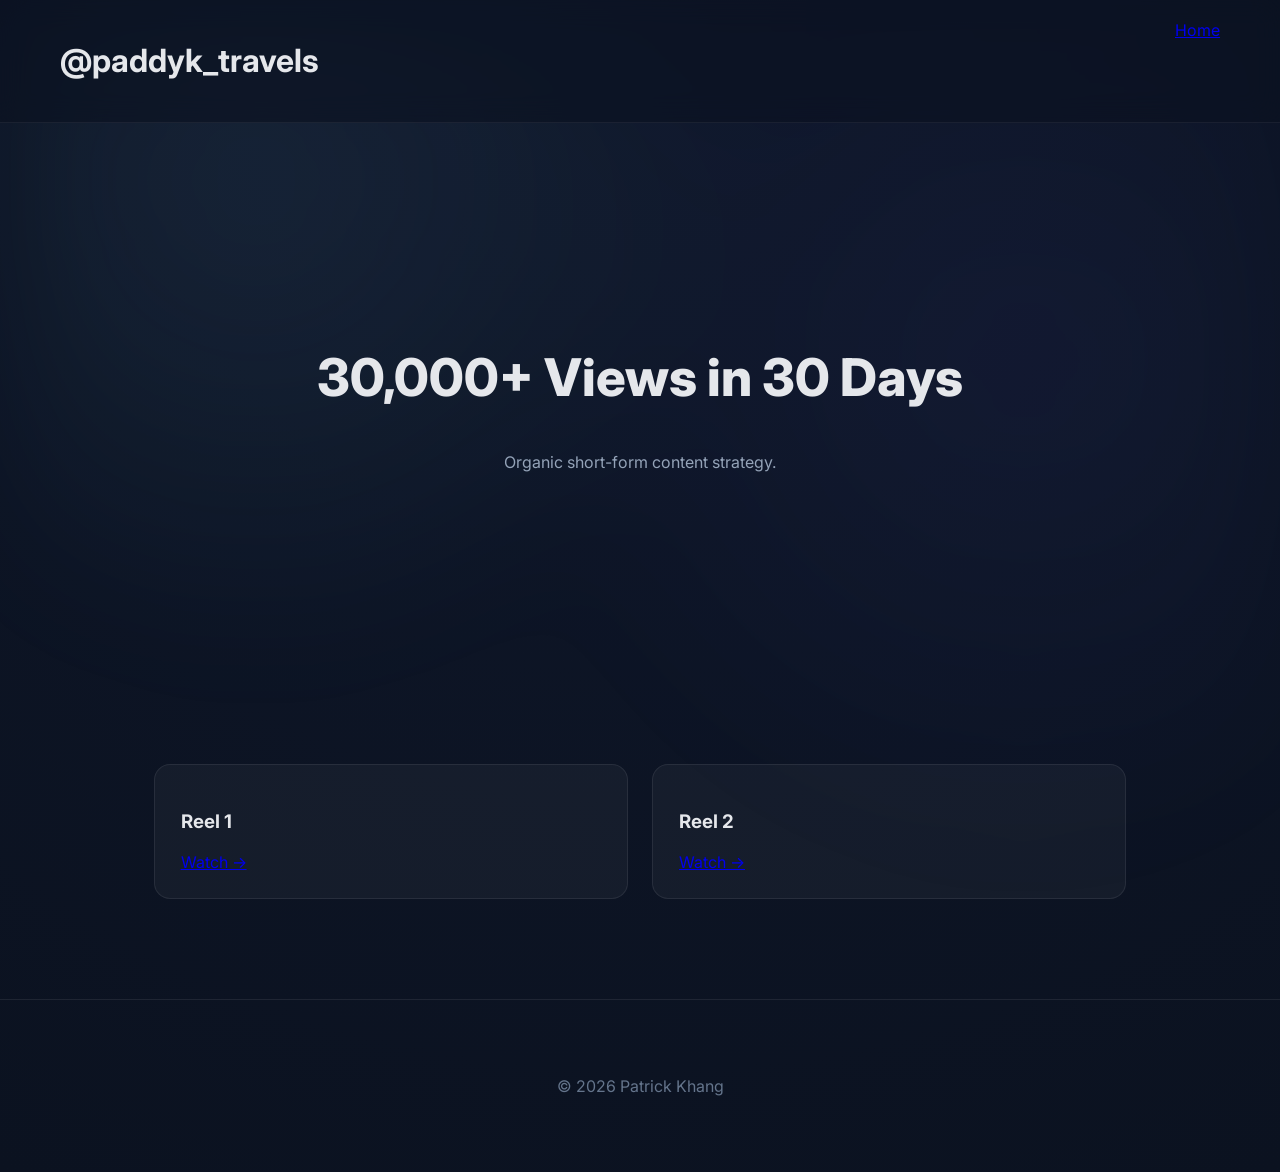
==== commit d9e09155: "Update index.html" ====
--- a/index.html
+++ b/index.html
@@ -2,121 +2,42 @@
 <html lang="en">
 <head>
   <meta charset="UTF-8">
-  <title>Patrick Khang | Portfolio</title>
+  <title>Instagram Case Study</title>
   <link rel="stylesheet" href="styles.css">
 </head>
 
 <body>
 
-<!-- HEADER -->
 <header>
-  <h1>Patrick Khang</h1>
-  <nav>
-    <a href="#projects">Projects</a>
-    <a href="remax-case-study.html">RE/MAX Case Study</a>
-    <a href="instagram-case-study.html">@paddyk_travels</a>
-    <a href="#contact">Contact</a>
-  </nav>
+  <h1>@paddyk_travels</h1>
+  <a href="index.html">Home</a>
 </header>
 
-<!-- HERO -->
 <section class="hero fade">
-  <h2>Marketing Graduate • Creator • Builder</h2>
-  <p>
-    I build digital experiences that combine marketing strategy, storytelling,
-    and clean, conversion-focused UI design.
-  </p>
-
-  <button onclick="scrollToProjects()">View My Work</button>
+  <h2>30,000+ Views in 30 Days</h2>
+  <p>Organic short-form content strategy.</p>
 </section>
 
-<!-- PROJECTS -->
-<section id="projects" class="projects fade">
-
-  <h2>Selected Projects</h2>
-  <p class="section-subtext">
-    A mix of marketing strategy, content systems, and digital experience design.
-  </p>
-
+<section class="projects fade">
   <div class="project-grid">
 
-    <!-- RE/MAX -->
     <div class="project-card">
-      <h3>RE/MAX NZ Blog</h3>
-      <p>
-        A real estate blog concept focused on UX, SEO optimisation,
-        and conversion-driven content structure.
-      </p>
-      <a href="remax-case-study.html">View Case Study →</a>
+      <h3>Reel 1</h3>
+      <a href="https://www.instagram.com/reel/DOR704JiuyF/" target="_blank">Watch →</a>
     </div>
 
-    <!-- INSTAGRAM -->
-    <div class="project-card highlight">
-      <h3>@paddyk_travels</h3>
-      <p>
-        Built a short-form content system generating 30,000+ organic views
-        in 30 days through Reels strategy and storytelling.
-      </p>
-      <a href="instagram-case-study.html">View Case Study →</a>
-    </div>
-
-    <!-- SKILLS / FOCUS -->
     <div class="project-card">
-      <h3>Marketing Focus</h3>
-      <p>
-        SEO, content creation, UX thinking, and digital strategy —
-        combining creativity with structured execution.
-      </p>
+      <h3>Reel 2</h3>
+      <a href="https://www.instagram.com/reel/DRJMq1riL6u/" target="_blank">Watch →</a>
     </div>
 
   </div>
-
 </section>
 
-<!-- ABOUT -->
-<section class="about fade">
-  <h2>About Me</h2>
-  <p>
-    I’m a Marketing & Management graduate passionate about building brands,
-    content systems, and digital experiences that drive engagement and growth.
-  </p>
-
-  <p>
-    My work combines creativity with structured thinking — from web design and
-    UX to social media strategy and real-world marketing experimentation.
-  </p>
-</section>
-
-<!-- CONTACT -->
-<section id="contact" class="contact fade">
-  <h2>Let’s Connect</h2>
-
-  <p class="section-subtext">
-    Open to opportunities in marketing, content, and digital roles.
-  </p>
-
-  <div class="contact-links">
-    <a href="https://www.linkedin.com/in/patrick-khang-445991215/" target="_blank">
-      LinkedIn →
-    </a>
-
-    <a href="https://instagram.com/paddyk_travels" target="_blank">
-      Instagram →
-    </a>
-
-    <a href="mailto:your@email.com">
-      Email →
-    </a>
-  </div>
-
-</section>
-
-<!-- FOOTER -->
 <footer>
   <p>© 2026 Patrick Khang</p>
 </footer>
 
 <script src="script.js"></script>
-
 </body>
 </html>
--- a/styles.css
+++ b/styles.css
@@ -149,6 +149,23 @@
   color: var(--accent);
 }
 
+.section-subtext {
+  color: #94a3b8;
+  margin-top: 10px;
+  max-width: 600px;
+}
+
+.contact-links a {
+  display: inline-block;
+  margin-right: 20px;
+  margin-top: 10px;
+}
+
+/* highlight card (your IG project) */
+.project-card.highlight {
+  border: 1px solid rgba(125,211,252,0.4);
+  background: rgba(125,211,252,0.05);
+}
 /* =========================
    FOOTER
 ========================= */
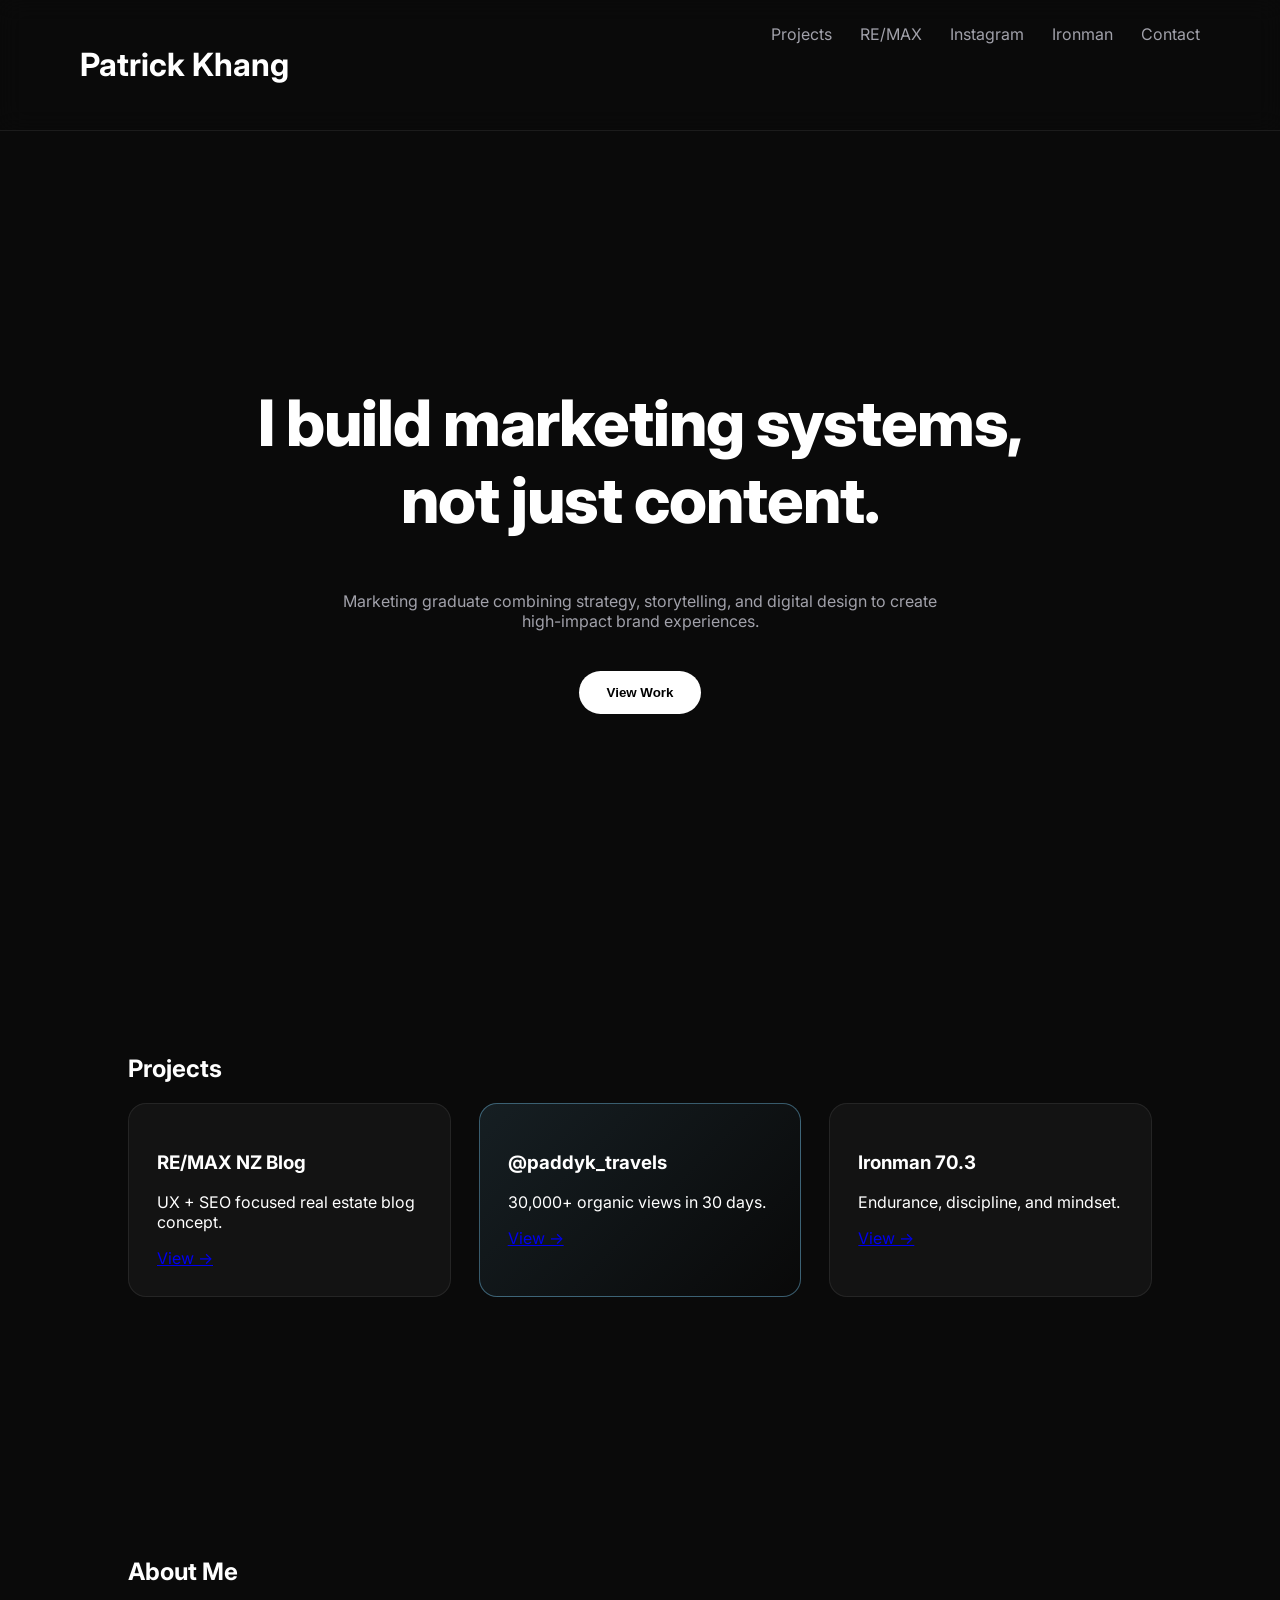
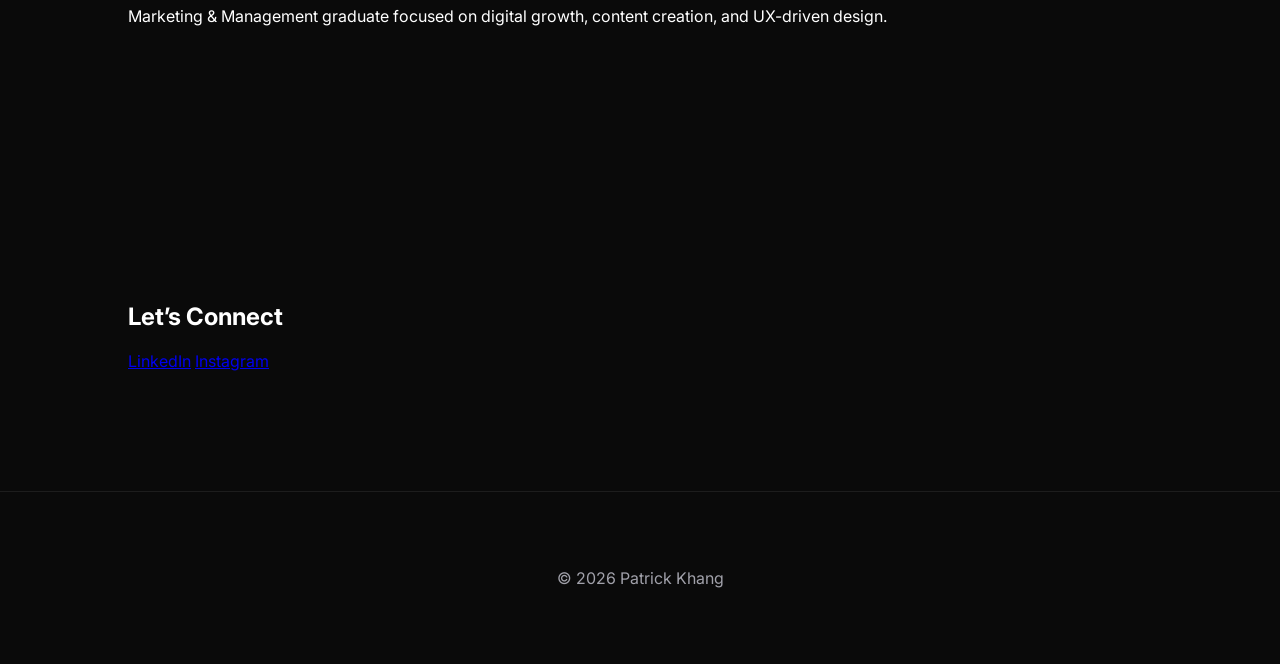
==== commit 70676fbf: "Update index.html" ====
--- a/index.html
+++ b/index.html
@@ -2,36 +2,76 @@
 <html lang="en">
 <head>
   <meta charset="UTF-8">
-  <title>Instagram Case Study</title>
+  <title>Patrick Khang | Portfolio</title>
   <link rel="stylesheet" href="styles.css">
 </head>
 
 <body>
 
 <header>
-  <h1>@paddyk_travels</h1>
-  <a href="index.html">Home</a>
+  <h1>Patrick Khang</h1>
+  <nav>
+    <a href="#projects">Projects</a>
+    <a href="remax-case-study.html">RE/MAX</a>
+    <a href="instagram-case-study.html">Instagram</a>
+    <a href="ironman-case-study.html">Ironman</a>
+    <a href="#contact">Contact</a>
+  </nav>
 </header>
 
 <section class="hero fade">
-  <h2>30,000+ Views in 30 Days</h2>
-  <p>Organic short-form content strategy.</p>
+  <h2>
+    I build marketing systems,<br>
+    not just content.
+  </h2>
+
+  <p>
+    Marketing graduate combining strategy, storytelling, and digital design
+    to create high-impact brand experiences.
+  </p>
+
+  <button onclick="scrollToProjects()">View Work</button>
 </section>
 
-<section class="projects fade">
+<section id="projects" class="projects fade">
+  <h2>Projects</h2>
+
   <div class="project-grid">
 
     <div class="project-card">
-      <h3>Reel 1</h3>
-      <a href="https://www.instagram.com/reel/DOR704JiuyF/" target="_blank">Watch →</a>
+      <h3>RE/MAX NZ Blog</h3>
+      <p>UX + SEO focused real estate blog concept.</p>
+      <a href="remax-case-study.html">View →</a>
+    </div>
+
+    <div class="project-card highlight">
+      <h3>@paddyk_travels</h3>
+      <p>30,000+ organic views in 30 days.</p>
+      <a href="instagram-case-study.html">View →</a>
     </div>
 
     <div class="project-card">
-      <h3>Reel 2</h3>
-      <a href="https://www.instagram.com/reel/DRJMq1riL6u/" target="_blank">Watch →</a>
+      <h3>Ironman 70.3</h3>
+      <p>Endurance, discipline, and mindset.</p>
+      <a href="ironman-case-study.html">View →</a>
     </div>
 
   </div>
+</section>
+
+<section class="about fade">
+  <h2>About Me</h2>
+  <p>
+    Marketing & Management graduate focused on digital growth,
+    content creation, and UX-driven design.
+  </p>
+</section>
+
+<section id="contact" class="contact fade">
+  <h2>Let’s Connect</h2>
+
+  <a href="https://www.linkedin.com/in/patrick-khang-445991215/" target="_blank">LinkedIn</a>
+  <a href="https://instagram.com/paddyk_travels" target="_blank">Instagram</a>
 </section>
 
 <footer>
--- a/styles.css
+++ b/styles.css
@@ -1,196 +1,144 @@
 @import url('https://fonts.googleapis.com/css2?family=Inter:wght@300;400;600;800&display=swap');
 
-/* =========================
-   DESIGN SYSTEM
-========================= */
-
 :root {
-  --bg: #0b1220;
-  --panel: rgba(255,255,255,0.04);
+  --bg: #0a0a0a;
+  --text: #ffffff;
+  --muted: #a1a1aa;
+  --accent: #7dd3fc;
+  --card: rgba(255,255,255,0.04);
   --border: rgba(255,255,255,0.08);
-  --text: #e5e7eb;
-  --muted: #94a3b8;
-  --accent: #7dd3fc;
 }
-
-/* =========================
-   BASE
-========================= */
 
 body {
   margin: 0;
   font-family: 'Inter', sans-serif;
-  background: radial-gradient(circle at top, #0f172a, var(--bg));
+  background: var(--bg);
   color: var(--text);
 }
 
-/* subtle glow */
-body::before {
-  content: "";
-  position: fixed;
-  inset: 0;
-  background:
-    radial-gradient(circle at 20% 20%, rgba(125,211,252,0.08), transparent 40%),
-    radial-gradient(circle at 80% 40%, rgba(99,102,241,0.06), transparent 45%);
-  filter: blur(60px);
-  z-index: -1;
-}
-
-/* =========================
-   HEADER
-========================= */
-
+/* HEADER */
 header {
   display: flex;
   justify-content: space-between;
-  padding: 20px 60px;
+  padding: 24px 80px;
   position: sticky;
   top: 0;
-  background: rgba(11,18,32,0.6);
-  backdrop-filter: blur(14px);
-  border-bottom: 1px solid rgba(255,255,255,0.06);
+  background: rgba(10,10,10,0.7);
+  backdrop-filter: blur(12px);
+  border-bottom: 1px solid var(--border);
 }
 
 nav a {
+  margin-left: 24px;
   color: var(--muted);
-  margin-left: 20px;
   text-decoration: none;
-  transition: 0.2s;
 }
 
 nav a:hover {
-  color: var(--accent);
+  color: var(--text);
 }
 
-/* =========================
-   HERO
-========================= */
-
+/* HERO */
 .hero {
+  padding: 200px 20px;
   text-align: center;
-  padding: 180px 20px;
 }
 
 .hero h2 {
-  font-size: 52px;
+  font-size: 64px;
   font-weight: 800;
+  letter-spacing: -1px;
 }
 
 .hero p {
   max-width: 600px;
-  margin: 12px auto;
+  margin: 10px auto;
   color: var(--muted);
 }
 
-/* =========================
-   SECTIONS
-========================= */
-
-section {
-  padding: 100px 12%;
+/* BUTTON */
+button {
+  margin-top: 30px;
+  padding: 14px 28px;
+  border-radius: 999px;
+  border: none;
+  background: white;
+  color: black;
+  font-weight: 600;
+  cursor: pointer;
 }
 
-/* =========================
-   FADE (APPLE SMOOTH)
-========================= */
+button:hover {
+  transform: scale(1.05);
+}
 
+/* SECTIONS */
+section {
+  padding: 120px 10%;
+}
+
+/* GRID */
+.project-grid {
+  display: grid;
+  grid-template-columns: repeat(auto-fit, minmax(280px, 1fr));
+  gap: 28px;
+}
+
+/* CARDS */
+.project-card {
+  padding: 28px;
+  border-radius: 18px;
+  background: var(--card);
+  border: 1px solid var(--border);
+  transition: 0.3s;
+}
+
+.project-card:hover {
+  transform: translateY(-6px);
+  border-color: rgba(255,255,255,0.2);
+}
+
+/* HIGHLIGHT */
+.highlight {
+  background: linear-gradient(135deg, rgba(125,211,252,0.1), transparent);
+  border: 1px solid rgba(125,211,252,0.4);
+}
+
+/* STATS */
+.stats {
+  display: grid;
+  grid-template-columns: repeat(auto-fit, minmax(220px, 1fr));
+  gap: 24px;
+}
+
+.stat-card {
+  padding: 30px;
+  background: var(--card);
+  border-radius: 16px;
+  border: 1px solid var(--border);
+  text-align: center;
+}
+
+.stat-card h3 {
+  font-size: 32px;
+}
+
+/* FOOTER */
+footer {
+  padding: 60px;
+  text-align: center;
+  border-top: 1px solid var(--border);
+  color: var(--muted);
+}
+
+/* FADE */
 .fade {
   opacity: 0;
   transform: translateY(30px);
-  transition: 1s cubic-bezier(0.2, 0.8, 0.2, 1);
+  transition: 1s ease;
 }
 
 .fade.show {
   opacity: 1;
   transform: translateY(0);
 }
-
-/* =========================
-   GRID
-========================= */
-
-.project-grid {
-  display: grid;
-  grid-template-columns: repeat(auto-fit, minmax(260px, 1fr));
-  gap: 24px;
-}
-
-/* =========================
-   CARDS
-========================= */
-
-.project-card,
-.stat-card {
-  background: var(--panel);
-  border: 1px solid var(--border);
-  border-radius: 16px;
-  padding: 26px;
-  transition: 0.3s ease;
-}
-
-.project-card:hover,
-.stat-card:hover {
-  transform: translateY(-6px);
-  border-color: rgba(125,211,252,0.3);
-}
-
-/* =========================
-   STATS
-========================= */
-
-.stats {
-  display: grid;
-  grid-template-columns: repeat(auto-fit, minmax(220px, 1fr));
-  gap: 24px;
-}
-
-.stat-card h3 {
-  font-size: 34px;
-  color: var(--accent);
-}
-
-.section-subtext {
-  color: #94a3b8;
-  margin-top: 10px;
-  max-width: 600px;
-}
-
-.contact-links a {
-  display: inline-block;
-  margin-right: 20px;
-  margin-top: 10px;
-}
-
-/* highlight card (your IG project) */
-.project-card.highlight {
-  border: 1px solid rgba(125,211,252,0.4);
-  background: rgba(125,211,252,0.05);
-}
-/* =========================
-   FOOTER
-========================= */
-
-footer {
-  text-align: center;
-  padding: 60px;
-  border-top: 1px solid rgba(255,255,255,0.08);
-  color: #64748b;
-}
-
-/* =========================
-   MOBILE
-========================= */
-
-@media (max-width: 768px) {
-  header {
-    padding: 20px;
-  }
-
-  section {
-    padding: 80px 6%;
-  }
-
-  .hero h2 {
-    font-size: 36px;
-  }
-}
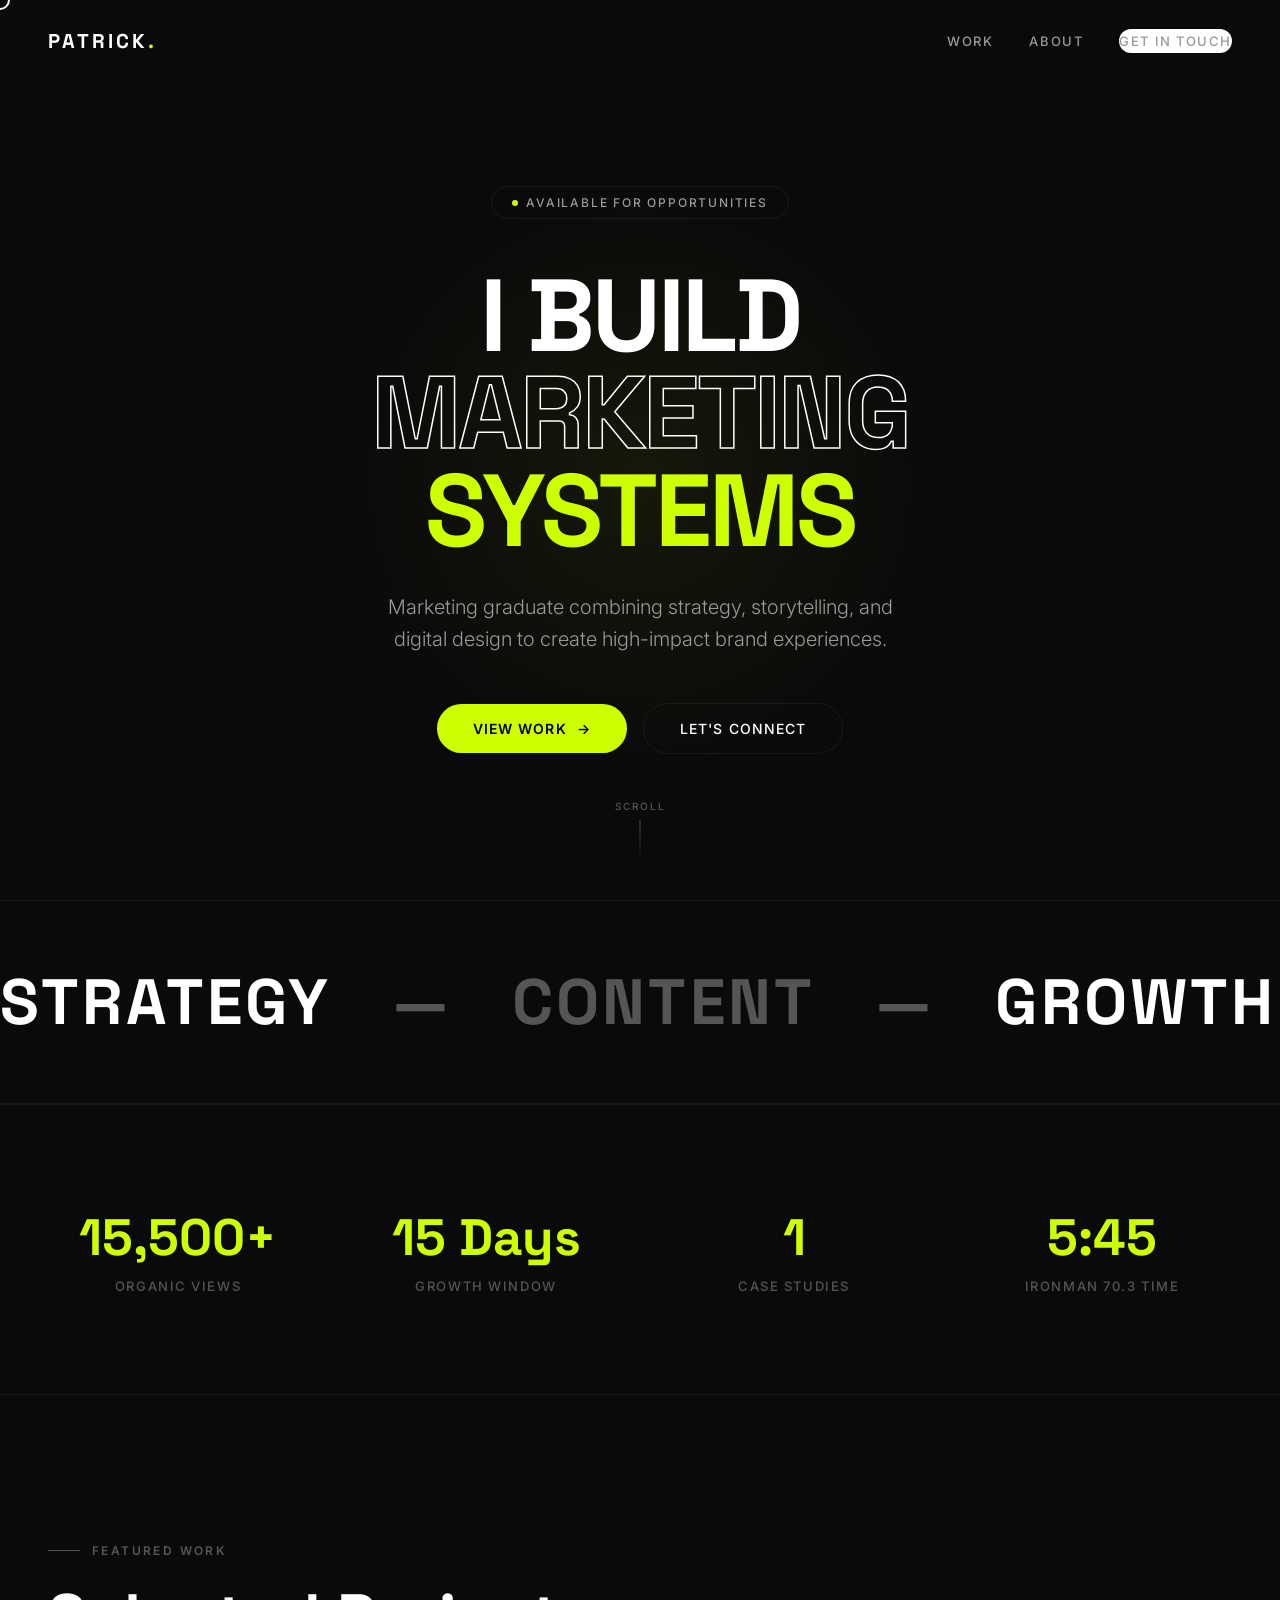
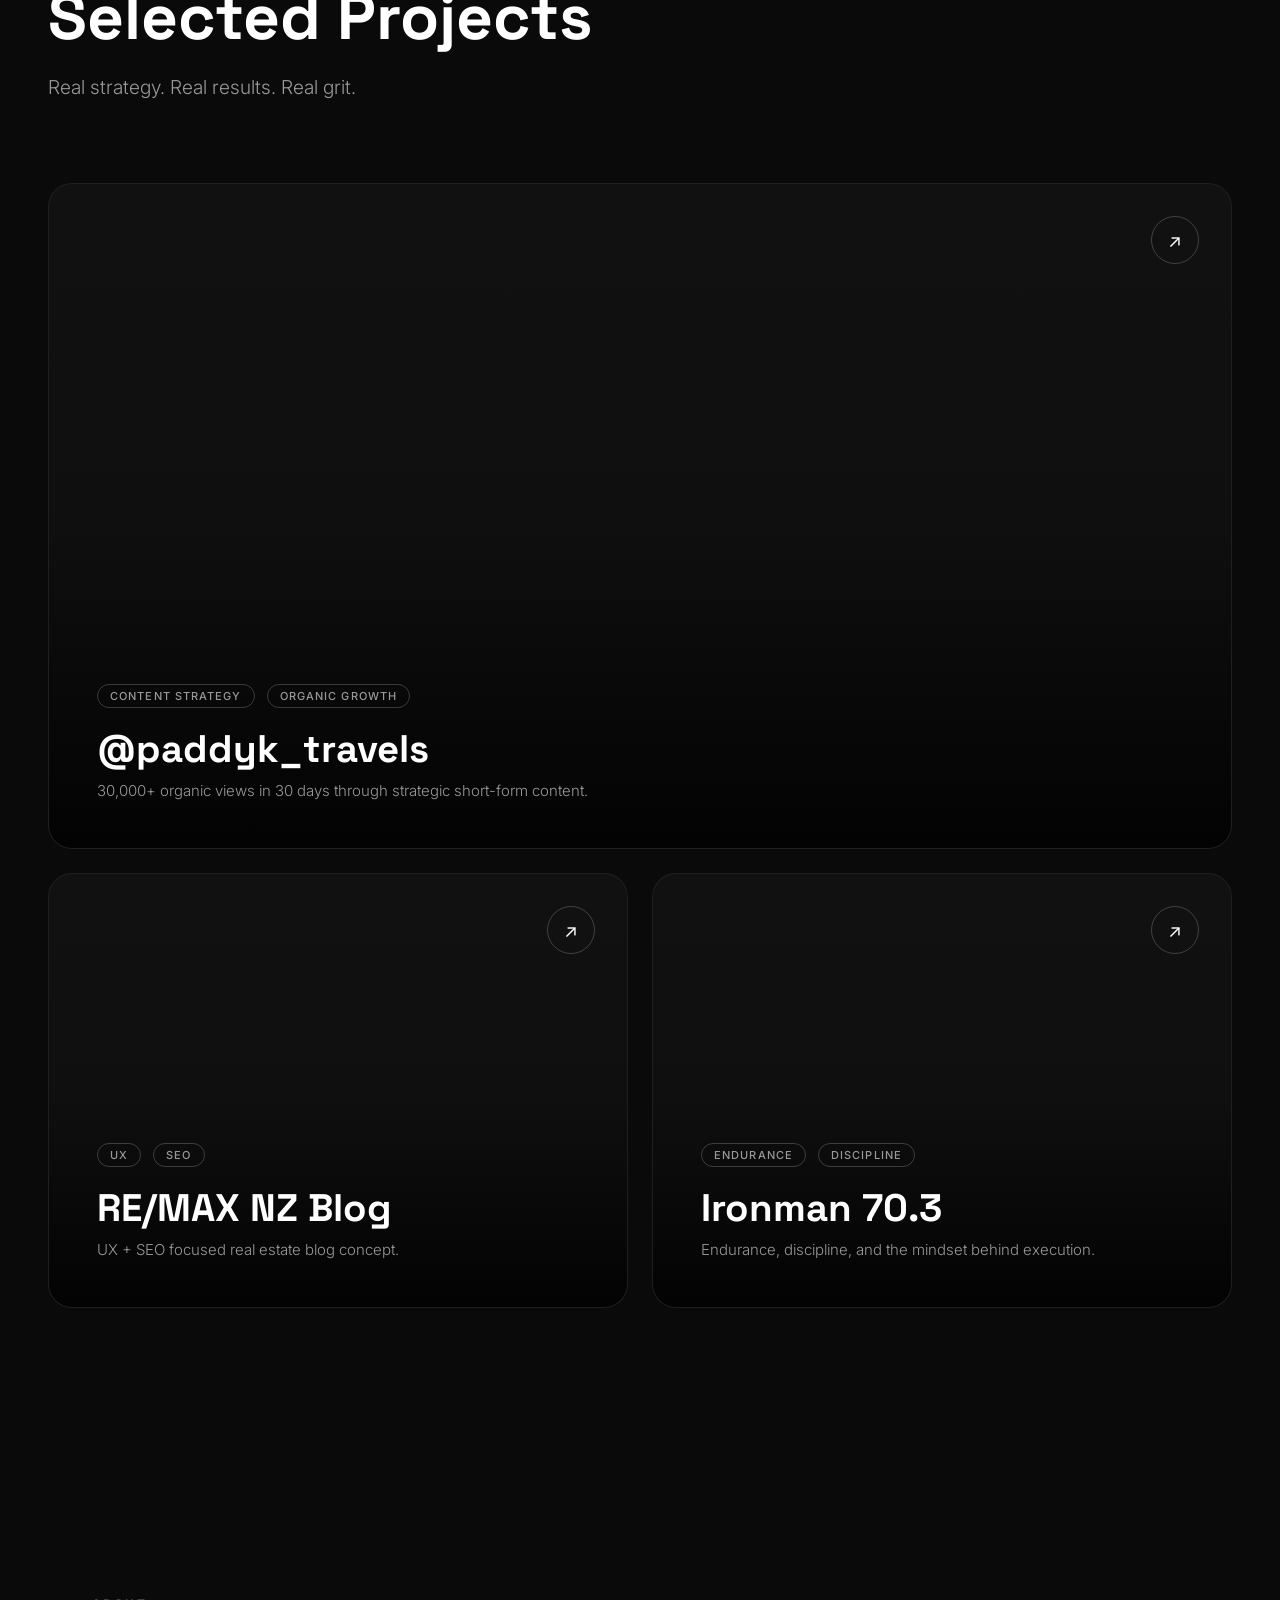
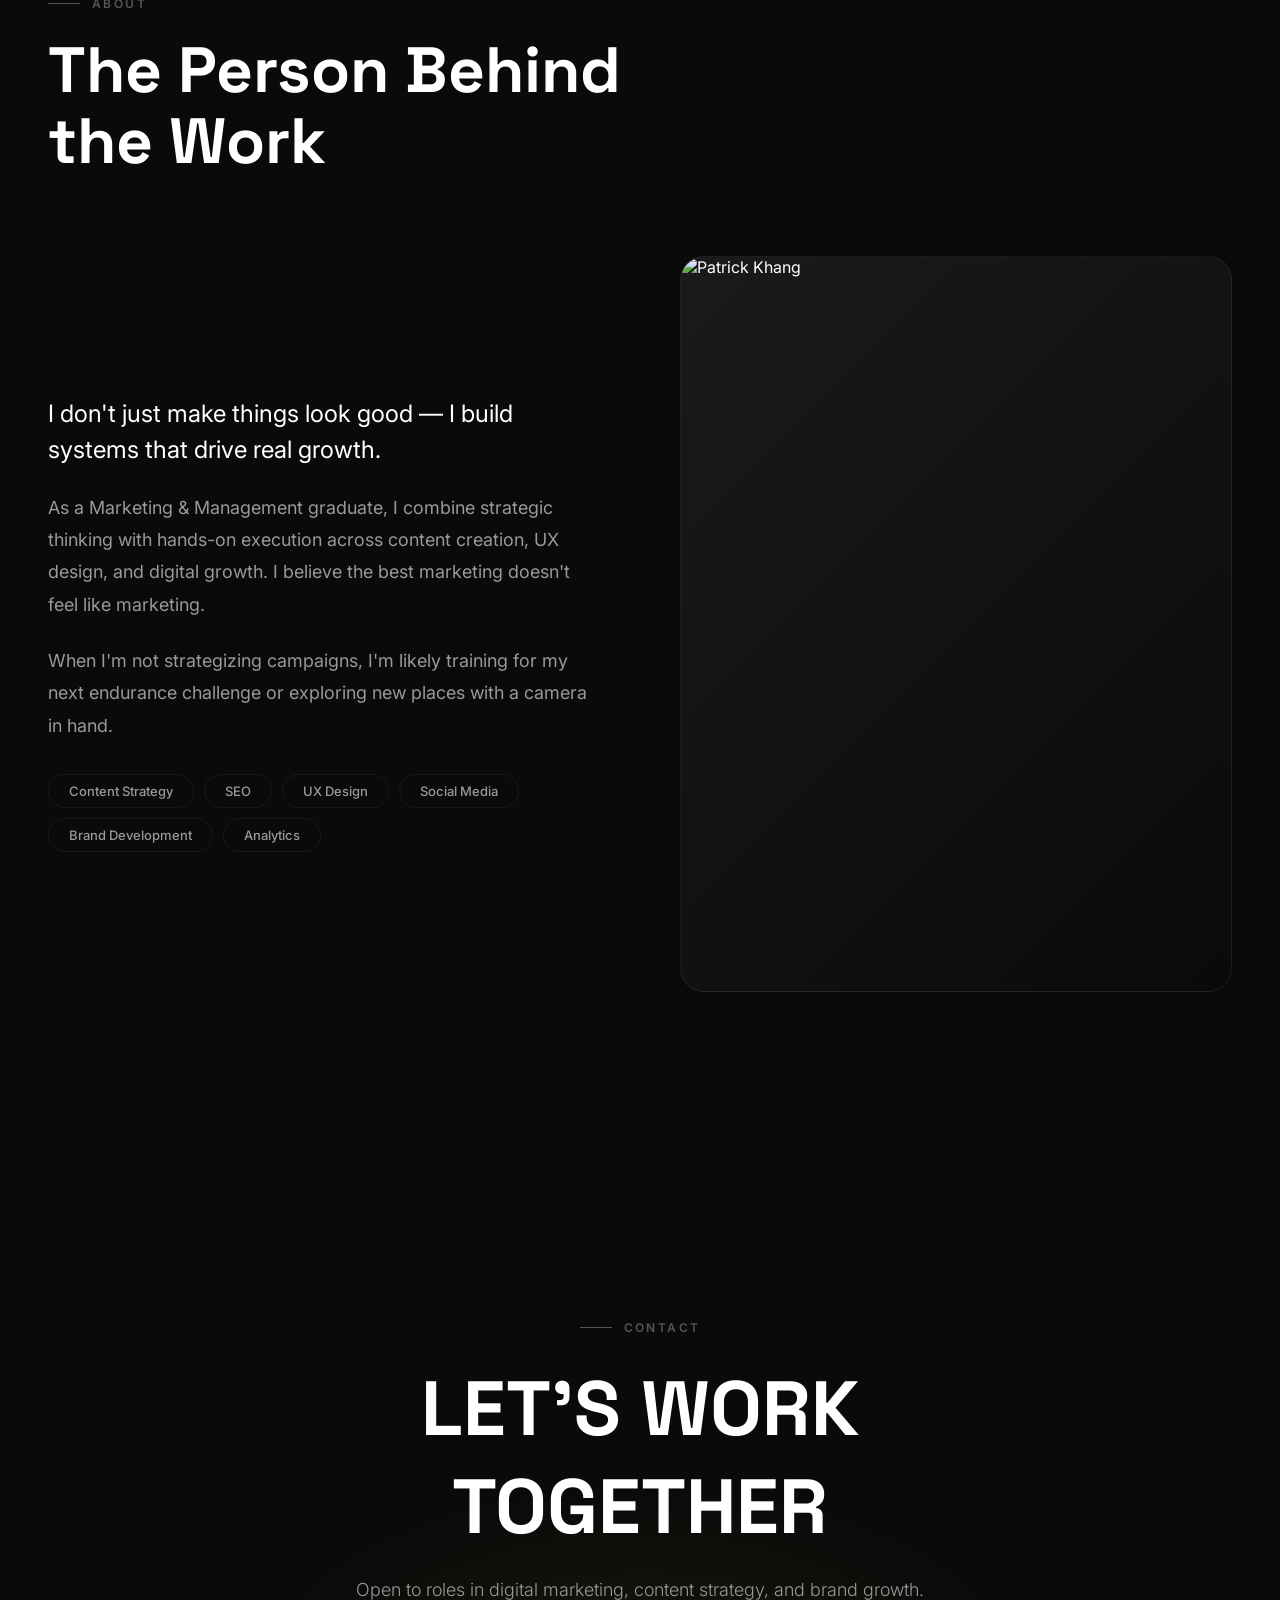
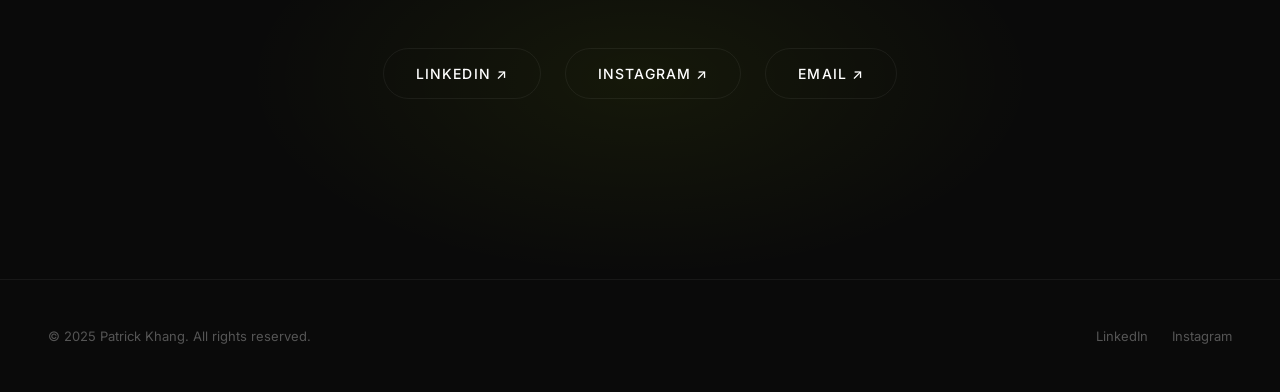
==== commit 90bf8320: "Update index.html" ====
--- a/index.html
+++ b/index.html
@@ -2,80 +2,233 @@
 <html lang="en">
 <head>
   <meta charset="UTF-8">
-  <title>Patrick Khang | Portfolio</title>
+  <meta name="viewport" content="width=device-width, initial-scale=1.0">
+  <title>Patrick Khang — Marketing Strategist & Creative</title>
+  <meta name="description" content="Marketing systems, not just content. Portfolio of Patrick Khang.">
   <link rel="stylesheet" href="styles.css">
 </head>
-
 <body>
 
-<header>
-  <h1>Patrick Khang</h1>
-  <nav>
-    <a href="#projects">Projects</a>
-    <a href="remax-case-study.html">RE/MAX</a>
-    <a href="instagram-case-study.html">Instagram</a>
-    <a href="ironman-case-study.html">Ironman</a>
-    <a href="#contact">Contact</a>
-  </nav>
-</header>
-
-<section class="hero fade">
-  <h2>
-    I build marketing systems,<br>
-    not just content.
-  </h2>
-
-  <p>
-    Marketing graduate combining strategy, storytelling, and digital design
-    to create high-impact brand experiences.
+<!-- Loader -->
+<div class="loader">
+  <span class="loader-text">Patrick Khang</span>
+</div>
+
+<!-- Custom Cursor -->
+<div class="cursor"></div>
+
+<!-- Nav -->
+<nav class="nav">
+  <a href="index.html" class="nav-logo">Patrick<span>.</span></a>
+
+  <button class="nav-toggle" aria-label="Toggle menu">
+    <span></span><span></span><span></span>
+  </button>
+
+  <div class="nav-links">
+    <a href="#work">Work</a>
+    <a href="#about">About</a>
+    <a href="#contact" class="nav-cta">Get in Touch</a>
+  </div>
+</nav>
+
+<!-- Hero -->
+<section class="hero">
+  <div class="hero-tag reveal">
+    <span class="dot"></span>
+    Available for opportunities
+  </div>
+
+  <h1 class="reveal reveal-delay-1">
+    I Build<br>
+    <span class="outline">Marketing</span><br>
+    <span class="accent">Systems</span>
+  </h1>
+
+  <p class="hero-sub reveal reveal-delay-2">
+    Marketing graduate combining strategy, storytelling, and digital design to create high-impact brand experiences.
   </p>
 
-  <button onclick="scrollToProjects()">View Work</button>
-</section>
-
-<section id="projects" class="projects fade">
-  <h2>Projects</h2>
-
-  <div class="project-grid">
-
-    <div class="project-card">
-      <h3>RE/MAX NZ Blog</h3>
-      <p>UX + SEO focused real estate blog concept.</p>
-      <a href="remax-case-study.html">View →</a>
-    </div>
-
-    <div class="project-card highlight">
-      <h3>@paddyk_travels</h3>
-      <p>30,000+ organic views in 30 days.</p>
-      <a href="instagram-case-study.html">View →</a>
-    </div>
-
-    <div class="project-card">
-      <h3>Ironman 70.3</h3>
-      <p>Endurance, discipline, and mindset.</p>
-      <a href="ironman-case-study.html">View →</a>
-    </div>
-
-  </div>
-</section>
-
-<section class="about fade">
-  <h2>About Me</h2>
-  <p>
-    Marketing & Management graduate focused on digital growth,
-    content creation, and UX-driven design.
-  </p>
-</section>
-
-<section id="contact" class="contact fade">
-  <h2>Let’s Connect</h2>
-
-  <a href="https://www.linkedin.com/in/patrick-khang-445991215/" target="_blank">LinkedIn</a>
-  <a href="https://instagram.com/paddyk_travels" target="_blank">Instagram</a>
-</section>
-
+  <div class="hero-cta-group reveal reveal-delay-3">
+    <button class="btn-primary" onclick="scrollToSection('work')">
+      View Work <span class="arrow">→</span>
+    </button>
+    <a href="#contact" class="btn-secondary">Let's Connect</a>
+  </div>
+
+  <div class="scroll-indicator">
+    <span>Scroll</span>
+    <div class="scroll-line"></div>
+  </div>
+</section>
+
+<!-- Marquee -->
+<div class="marquee-wrap">
+  <div class="marquee-track">
+    <span class="filled">Strategy</span>
+    <span>—</span>
+    <span>Content</span>
+    <span>—</span>
+    <span class="filled">Growth</span>
+    <span>—</span>
+    <span>SEO</span>
+    <span>—</span>
+    <span class="filled">UX</span>
+    <span>—</span>
+    <span>Branding</span>
+    <span>—</span>
+    <span class="filled">Strategy</span>
+    <span>—</span>
+    <span>Content</span>
+    <span>—</span>
+    <span class="filled">Growth</span>
+    <span>—</span>
+    <span>SEO</span>
+    <span>—</span>
+    <span class="filled">UX</span>
+    <span>—</span>
+    <span>Branding</span>
+  </div>
+</div>
+
+<!-- Stats -->
+<section class="stats-section">
+  <div class="stats-grid stagger-children">
+    <div class="stat-item">
+      <h3><span class="counter" data-target="30000" data-suffix="+">0</span></h3>
+      <p>Organic Views</p>
+    </div>
+    <div class="stat-item">
+      <h3><span class="counter" data-target="30" data-suffix=" Days">0</span></h3>
+      <p>Growth Window</p>
+    </div>
+    <div class="stat-item">
+      <h3><span class="counter" data-target="3" data-suffix="">0</span></h3>
+      <p>Case Studies</p>
+    </div>
+    <div class="stat-item">
+      <h3>5:45</h3>
+      <p>Ironman 70.3 Time</p>
+    </div>
+  </div>
+</section>
+
+<!-- Projects -->
+<section id="work" class="section">
+  <div class="section-label reveal"><span class="line"></span> Featured Work</div>
+  <h2 class="section-title reveal reveal-delay-1">Selected Projects</h2>
+  <p class="section-sub reveal reveal-delay-2">Real strategy. Real results. Real grit.</p>
+
+  <!-- Main featured project -->
+  <div class="projects-grid reveal reveal-delay-3">
+    <a href="instagram-case-study.html" class="project-item">
+      <img src="images/instagram-cover.jpg" alt="Instagram Case Study" 
+           onerror="this.style.display='none'">
+      <div class="project-overlay">
+        <div class="project-meta">
+          <span>Content Strategy</span>
+          <span>Organic Growth</span>
+        </div>
+        <h3>@paddyk_travels</h3>
+        <p>30,000+ organic views in 30 days through strategic short-form content.</p>
+      </div>
+      <div class="project-arrow">↗</div>
+    </a>
+  </div>
+
+  <!-- Two-column projects -->
+  <div class="projects-grid-duo">
+    <a href="remax-case-study.html" class="project-item reveal">
+      <img src="images/remax-cover.jpg" alt="RE/MAX Case Study"
+           onerror="this.style.display='none'">
+      <div class="project-overlay">
+        <div class="project-meta">
+          <span>UX</span>
+          <span>SEO</span>
+        </div>
+        <h3>RE/MAX NZ Blog</h3>
+        <p>UX + SEO focused real estate blog concept.</p>
+      </div>
+      <div class="project-arrow">↗</div>
+    </a>
+
+    <a href="ironman-case-study.html" class="project-item reveal reveal-delay-1">
+      <img src="images/ironman-cover.jpg" alt="Ironman Case Study"
+           onerror="this.style.display='none'">
+      <div class="project-overlay">
+        <div class="project-meta">
+          <span>Endurance</span>
+          <span>Discipline</span>
+        </div>
+        <h3>Ironman 70.3</h3>
+        <p>Endurance, discipline, and the mindset behind execution.</p>
+      </div>
+      <div class="project-arrow">↗</div>
+    </a>
+  </div>
+</section>
+
+<!-- About -->
+<section id="about" class="section">
+  <div class="section-label reveal"><span class="line"></span> About</div>
+  <h2 class="section-title reveal reveal-delay-1">The Person Behind<br>the Work</h2>
+
+  <div class="about-grid">
+    <div class="about-text reveal reveal-delay-2">
+      <p>I don't just make things look good — I build systems that drive real growth.</p>
+      <p>
+        As a Marketing & Management graduate, I combine strategic thinking with 
+        hands-on execution across content creation, UX design, and digital growth.
+        I believe the best marketing doesn't feel like marketing.
+      </p>
+      <p>
+        When I'm not strategizing campaigns, I'm likely training for my next endurance 
+        challenge or exploring new places with a camera in hand.
+      </p>
+
+      <div class="skills-row stagger-children">
+        <span class="skill-tag">Content Strategy</span>
+        <span class="skill-tag">SEO</span>
+        <span class="skill-tag">UX Design</span>
+        <span class="skill-tag">Social Media</span>
+        <span class="skill-tag">Brand Development</span>
+        <span class="skill-tag">Analytics</span>
+      </div>
+    </div>
+
+    <div class="about-image reveal reveal-delay-3">
+      <img src="images/about.jpg" alt="Patrick Khang"
+           onerror="this.parentElement.style.background='linear-gradient(135deg, #1a1a1a, #0a0a0a)'">
+    </div>
+  </div>
+</section>
+
+<!-- CTA / Contact -->
+<section id="contact" class="cta-section">
+  <div class="section-label reveal"><span class="line"></span> Contact</div>
+  <h2 class="cta-title reveal reveal-delay-1">Let's Work<br>Together</h2>
+  <p class="cta-sub reveal reveal-delay-2">Open to roles in digital marketing, content strategy, and brand growth.</p>
+
+  <div class="cta-links reveal reveal-delay-3">
+    <a href="https://www.linkedin.com/in/patrick-khang-445991215/" target="_blank" class="cta-link">
+      LinkedIn ↗
+    </a>
+    <a href="https://instagram.com/paddyk_travels" target="_blank" class="cta-link">
+      Instagram ↗
+    </a>
+    <a href="mailto:hello@patrickkhang.com" class="cta-link">
+      Email ↗
+    </a>
+  </div>
+</section>
+
+<!-- Footer -->
 <footer>
-  <p>© 2026 Patrick Khang</p>
+  <p>© 2025 Patrick Khang. All rights reserved.</p>
+  <div class="footer-links">
+    <a href="https://www.linkedin.com/in/patrick-khang-445991215/" target="_blank">LinkedIn</a>
+    <a href="https://instagram.com/paddyk_travels" target="_blank">Instagram</a>
+  </div>
 </footer>
 
 <script src="script.js"></script>
--- a/styles.css
+++ b/styles.css
@@ -1,144 +1,1108 @@
-@import url('https://fonts.googleapis.com/css2?family=Inter:wght@300;400;600;800&display=swap');
+@import url('https://fonts.googleapis.com/css2?family=Inter:wght@300;400;500;600;700;800;900&family=Space+Grotesk:wght@400;500;600;700&display=swap');
+
+/* ── RESET & VARIABLES ── */
+*, *::before, *::after {
+  margin: 0;
+  padding: 0;
+  box-sizing: border-box;
+}
 
 :root {
   --bg: #0a0a0a;
+  --bg-elevated: #111111;
   --text: #ffffff;
-  --muted: #a1a1aa;
-  --accent: #7dd3fc;
-  --card: rgba(255,255,255,0.04);
-  --border: rgba(255,255,255,0.08);
+  --text-secondary: #999999;
+  --text-muted: #555555;
+  --accent: #cdff00;
+  --card-bg: rgba(255, 255, 255, 0.03);
+  --border: rgba(255, 255, 255, 0.06);
+  --border-hover: rgba(255, 255, 255, 0.15);
+  --radius: 16px;
+  --radius-lg: 24px;
+  --transition-smooth: cubic-bezier(0.16, 1, 0.3, 1);
+}
+
+html {
+  scroll-behavior: smooth;
+  -webkit-font-smoothing: antialiased;
+  -moz-osx-font-smoothing: grayscale;
 }
 
 body {
-  margin: 0;
-  font-family: 'Inter', sans-serif;
+  font-family: 'Inter', -apple-system, BlinkMacSystemFont, sans-serif;
   background: var(--bg);
   color: var(--text);
-}
-
-/* HEADER */
-header {
+  overflow-x: hidden;
+  cursor: default;
+}
+
+a {
+  text-decoration: none;
+  color: inherit;
+}
+
+img {
+  max-width: 100%;
+  display: block;
+}
+
+/* ── CUSTOM CURSOR ── */
+.cursor {
+  width: 20px;
+  height: 20px;
+  border: 2px solid var(--text);
+  border-radius: 50%;
+  position: fixed;
+  pointer-events: none;
+  z-index: 10000;
+  transition: transform 0.15s var(--transition-smooth),
+              opacity 0.15s ease,
+              background 0.15s ease,
+              border-color 0.15s ease;
+  mix-blend-mode: difference;
+  transform: translate(-50%, -50%);
+}
+
+.cursor.hovering {
+  transform: translate(-50%, -50%) scale(2.5);
+  background: var(--text);
+  border-color: var(--text);
+}
+
+/* ── LOADER ── */
+.loader {
+  position: fixed;
+  inset: 0;
+  background: var(--bg);
+  z-index: 9999;
+  display: flex;
+  align-items: center;
+  justify-content: center;
+  transition: opacity 0.6s ease, visibility 0.6s ease;
+}
+
+.loader.hidden {
+  opacity: 0;
+  visibility: hidden;
+}
+
+.loader-text {
+  font-family: 'Space Grotesk', sans-serif;
+  font-size: clamp(24px, 5vw, 48px);
+  font-weight: 700;
+  text-transform: uppercase;
+  letter-spacing: 0.3em;
+  opacity: 0;
+  animation: loaderPulse 1.2s ease forwards;
+}
+
+@keyframes loaderPulse {
+  0% { opacity: 0; transform: translateY(20px); }
+  50% { opacity: 1; transform: translateY(0); }
+  100% { opacity: 0; transform: translateY(-20px); }
+}
+
+/* ── NAV ── */
+.nav {
+  position: fixed;
+  top: 0;
+  left: 0;
+  right: 0;
+  z-index: 1000;
+  padding: 28px 48px;
   display: flex;
   justify-content: space-between;
-  padding: 24px 80px;
-  position: sticky;
-  top: 0;
-  background: rgba(10,10,10,0.7);
-  backdrop-filter: blur(12px);
+  align-items: center;
+  transition: background 0.4s ease, padding 0.4s ease;
+}
+
+.nav.scrolled {
+  background: rgba(10, 10, 10, 0.85);
+  backdrop-filter: blur(20px);
+  -webkit-backdrop-filter: blur(20px);
+  padding: 18px 48px;
   border-bottom: 1px solid var(--border);
 }
 
-nav a {
-  margin-left: 24px;
-  color: var(--muted);
-  text-decoration: none;
-}
-
-nav a:hover {
+.nav-logo {
+  font-family: 'Space Grotesk', sans-serif;
+  font-size: 20px;
+  font-weight: 700;
+  text-transform: uppercase;
+  letter-spacing: 0.15em;
+}
+
+.nav-logo span {
+  color: var(--accent);
+}
+
+.nav-links {
+  display: flex;
+  align-items: center;
+  gap: 36px;
+}
+
+.nav-links a {
+  font-size: 13px;
+  font-weight: 500;
+  text-transform: uppercase;
+  letter-spacing: 0.12em;
+  color: var(--text-secondary);
+  position: relative;
+  padding: 4px 0;
+  transition: color 0.3s ease;
+}
+
+.nav-links a::after {
+  content: '';
+  position: absolute;
+  bottom: -2px;
+  left: 0;
+  width: 0;
+  height: 1px;
+  background: var(--accent);
+  transition: width 0.4s var(--transition-smooth);
+}
+
+.nav-links a:hover {
   color: var(--text);
 }
 
-/* HERO */
+.nav-links a:hover::after {
+  width: 100%;
+}
+
+.nav-cta {
+  padding: 10px 24px;
+  background: var(--text);
+  color: var(--bg);
+  border-radius: 100px;
+  font-size: 13px;
+  font-weight: 600;
+  text-transform: uppercase;
+  letter-spacing: 0.08em;
+  transition: transform 0.3s var(--transition-smooth),
+              box-shadow 0.3s ease;
+}
+
+.nav-cta:hover {
+  transform: scale(1.05);
+  box-shadow: 0 0 30px rgba(255, 255, 255, 0.15);
+}
+
+/* Mobile Nav Toggle */
+.nav-toggle {
+  display: none;
+  flex-direction: column;
+  gap: 5px;
+  background: none;
+  border: none;
+  cursor: pointer;
+  padding: 4px;
+  z-index: 1001;
+}
+
+.nav-toggle span {
+  width: 24px;
+  height: 2px;
+  background: var(--text);
+  transition: transform 0.3s ease, opacity 0.3s ease;
+}
+
+.nav-toggle.active span:nth-child(1) {
+  transform: translateY(7px) rotate(45deg);
+}
+
+.nav-toggle.active span:nth-child(2) {
+  opacity: 0;
+}
+
+.nav-toggle.active span:nth-child(3) {
+  transform: translateY(-7px) rotate(-45deg);
+}
+
+/* ── HERO ── */
 .hero {
-  padding: 200px 20px;
+  min-height: 100vh;
+  display: flex;
+  flex-direction: column;
+  justify-content: center;
+  align-items: center;
   text-align: center;
-}
-
-.hero h2 {
-  font-size: 64px;
-  font-weight: 800;
-  letter-spacing: -1px;
-}
-
-.hero p {
+  padding: 160px 48px 120px;
+  position: relative;
+  overflow: hidden;
+}
+
+.hero::before {
+  content: '';
+  position: absolute;
+  top: 20%;
+  left: 50%;
+  transform: translateX(-50%);
+  width: 600px;
+  height: 600px;
+  background: radial-gradient(circle, rgba(205, 255, 0, 0.06) 0%, transparent 70%);
+  pointer-events: none;
+}
+
+.hero-tag {
+  display: inline-flex;
+  align-items: center;
+  gap: 8px;
+  padding: 8px 20px;
+  border: 1px solid var(--border);
+  border-radius: 100px;
+  font-size: 12px;
+  font-weight: 500;
+  text-transform: uppercase;
+  letter-spacing: 0.15em;
+  color: var(--text-secondary);
+  margin-bottom: 48px;
+}
+
+.hero-tag .dot {
+  width: 6px;
+  height: 6px;
+  background: var(--accent);
+  border-radius: 50%;
+  animation: pulse 2s ease infinite;
+}
+
+@keyframes pulse {
+  0%, 100% { opacity: 1; transform: scale(1); }
+  50% { opacity: 0.5; transform: scale(1.5); }
+}
+
+.hero h1 {
+  font-family: 'Space Grotesk', sans-serif;
+  font-size: clamp(48px, 8vw, 120px);
+  font-weight: 700;
+  line-height: 0.95;
+  text-transform: uppercase;
+  letter-spacing: -0.03em;
+  margin-bottom: 32px;
+}
+
+.hero h1 .outline {
+  -webkit-text-stroke: 1.5px var(--text);
+  color: transparent;
+}
+
+.hero h1 .accent {
+  color: var(--accent);
+}
+
+.hero-sub {
+  font-size: clamp(16px, 2vw, 20px);
+  font-weight: 300;
+  color: var(--text-secondary);
+  max-width: 560px;
+  line-height: 1.6;
+  margin-bottom: 48px;
+}
+
+.hero-cta-group {
+  display: flex;
+  gap: 16px;
+  align-items: center;
+  flex-wrap: wrap;
+  justify-content: center;
+}
+
+.btn-primary {
+  display: inline-flex;
+  align-items: center;
+  gap: 10px;
+  padding: 16px 36px;
+  background: var(--accent);
+  color: #000;
+  border: none;
+  border-radius: 100px;
+  font-family: 'Inter', sans-serif;
+  font-size: 14px;
+  font-weight: 600;
+  text-transform: uppercase;
+  letter-spacing: 0.08em;
+  cursor: pointer;
+  transition: transform 0.3s var(--transition-smooth),
+              box-shadow 0.3s ease;
+}
+
+.btn-primary:hover {
+  transform: scale(1.05);
+  box-shadow: 0 0 40px rgba(205, 255, 0, 0.25);
+}
+
+.btn-primary .arrow {
+  transition: transform 0.3s var(--transition-smooth);
+}
+
+.btn-primary:hover .arrow {
+  transform: translateX(4px);
+}
+
+.btn-secondary {
+  display: inline-flex;
+  align-items: center;
+  gap: 10px;
+  padding: 16px 36px;
+  background: transparent;
+  color: var(--text);
+  border: 1px solid var(--border);
+  border-radius: 100px;
+  font-family: 'Inter', sans-serif;
+  font-size: 14px;
+  font-weight: 500;
+  text-transform: uppercase;
+  letter-spacing: 0.08em;
+  cursor: pointer;
+  transition: border-color 0.3s ease, background 0.3s ease;
+}
+
+.btn-secondary:hover {
+  border-color: var(--border-hover);
+  background: rgba(255, 255, 255, 0.03);
+}
+
+/* ── SCROLL INDICATOR ── */
+.scroll-indicator {
+  position: absolute;
+  bottom: 40px;
+  left: 50%;
+  transform: translateX(-50%);
+  display: flex;
+  flex-direction: column;
+  align-items: center;
+  gap: 8px;
+  animation: float 2s ease-in-out infinite;
+}
+
+.scroll-indicator span {
+  font-size: 10px;
+  font-weight: 500;
+  text-transform: uppercase;
+  letter-spacing: 0.2em;
+  color: var(--text-muted);
+}
+
+.scroll-line {
+  width: 1px;
+  height: 40px;
+  background: linear-gradient(to bottom, var(--text-muted), transparent);
+}
+
+@keyframes float {
+  0%, 100% { transform: translateX(-50%) translateY(0); }
+  50% { transform: translateX(-50%) translateY(8px); }
+}
+
+/* ── MARQUEE ── */
+.marquee-wrap {
+  padding: 60px 0;
+  border-top: 1px solid var(--border);
+  border-bottom: 1px solid var(--border);
+  overflow: hidden;
+}
+
+.marquee-track {
+  display: flex;
+  gap: 60px;
+  animation: marquee 20s linear infinite;
+  width: max-content;
+}
+
+.marquee-track span {
+  font-family: 'Space Grotesk', sans-serif;
+  font-size: clamp(32px, 5vw, 64px);
+  font-weight: 700;
+  text-transform: uppercase;
+  letter-spacing: 0.05em;
+  white-space: nowrap;
+  color: var(--text-muted);
+}
+
+.marquee-track span.filled {
+  color: var(--text);
+}
+
+@keyframes marquee {
+  0% { transform: translateX(0); }
+  100% { transform: translateX(-50%); }
+}
+
+/* ── SECTION COMMON ── */
+.section {
+  padding: 140px 48px;
+  position: relative;
+}
+
+.section-label {
+  display: inline-flex;
+  align-items: center;
+  gap: 12px;
+  font-size: 12px;
+  font-weight: 600;
+  text-transform: uppercase;
+  letter-spacing: 0.2em;
+  color: var(--text-muted);
+  margin-bottom: 24px;
+}
+
+.section-label .line {
+  width: 32px;
+  height: 1px;
+  background: var(--text-muted);
+}
+
+.section-title {
+  font-family: 'Space Grotesk', sans-serif;
+  font-size: clamp(36px, 5vw, 72px);
+  font-weight: 700;
+  line-height: 1.1;
+  margin-bottom: 20px;
+}
+
+.section-sub {
+  font-size: clamp(16px, 1.5vw, 20px);
+  color: var(--text-secondary);
   max-width: 600px;
-  margin: 10px auto;
-  color: var(--muted);
-}
-
-/* BUTTON */
-button {
-  margin-top: 30px;
-  padding: 14px 28px;
-  border-radius: 999px;
-  border: none;
-  background: white;
-  color: black;
+  line-height: 1.6;
+  font-weight: 300;
+}
+
+/* ── FEATURED PROJECTS ── */
+.projects-grid {
+  display: grid;
+  grid-template-columns: 1fr;
+  gap: 24px;
+  margin-top: 80px;
+}
+
+.project-item {
+  position: relative;
+  border-radius: var(--radius-lg);
+  overflow: hidden;
+  aspect-ratio: 16 / 9;
+  background: var(--bg-elevated);
+  border: 1px solid var(--border);
+  cursor: pointer;
+  transition: transform 0.6s var(--transition-smooth),
+              border-color 0.3s ease;
+}
+
+.project-item:hover {
+  transform: scale(0.98);
+  border-color: var(--border-hover);
+}
+
+.project-item img,
+.project-item video {
+  width: 100%;
+  height: 100%;
+  object-fit: cover;
+  transition: transform 0.6s var(--transition-smooth);
+}
+
+.project-item:hover img,
+.project-item:hover video {
+  transform: scale(1.05);
+}
+
+.project-overlay {
+  position: absolute;
+  inset: 0;
+  background: linear-gradient(to top, rgba(0,0,0,0.85) 0%, rgba(0,0,0,0.1) 50%, transparent 100%);
+  display: flex;
+  flex-direction: column;
+  justify-content: flex-end;
+  padding: 48px;
+  transition: background 0.3s ease;
+}
+
+.project-item:hover .project-overlay {
+  background: linear-gradient(to top, rgba(0,0,0,0.9) 0%, rgba(0,0,0,0.3) 50%, rgba(0,0,0,0.1) 100%);
+}
+
+.project-meta {
+  display: flex;
+  gap: 12px;
+  margin-bottom: 16px;
+}
+
+.project-meta span {
+  padding: 4px 12px;
+  border: 1px solid rgba(255, 255, 255, 0.2);
+  border-radius: 100px;
+  font-size: 11px;
+  font-weight: 500;
+  text-transform: uppercase;
+  letter-spacing: 0.1em;
+  color: var(--text-secondary);
+}
+
+.project-overlay h3 {
+  font-family: 'Space Grotesk', sans-serif;
+  font-size: clamp(24px, 3vw, 42px);
+  font-weight: 700;
+  margin-bottom: 8px;
+}
+
+.project-overlay p {
+  color: var(--text-secondary);
+  font-size: 15px;
+  font-weight: 300;
+  max-width: 500px;
+}
+
+.project-arrow {
+  position: absolute;
+  top: 32px;
+  right: 32px;
+  width: 48px;
+  height: 48px;
+  border: 1px solid rgba(255, 255, 255, 0.2);
+  border-radius: 50%;
+  display: flex;
+  align-items: center;
+  justify-content: center;
+  font-size: 18px;
+  transition: background 0.3s ease, border-color 0.3s ease, transform 0.3s var(--transition-smooth);
+}
+
+.project-item:hover .project-arrow {
+  background: var(--text);
+  border-color: var(--text);
+  color: var(--bg);
+  transform: rotate(-45deg);
+}
+
+/* Two-column layout for smaller projects */
+.projects-grid-duo {
+  display: grid;
+  grid-template-columns: repeat(2, 1fr);
+  gap: 24px;
+  margin-top: 24px;
+}
+
+.projects-grid-duo .project-item {
+  aspect-ratio: 4 / 3;
+}
+
+/* ── STATS / METRICS ── */
+.stats-section {
+  padding: 100px 48px;
+  border-top: 1px solid var(--border);
+  border-bottom: 1px solid var(--border);
+}
+
+.stats-grid {
+  display: grid;
+  grid-template-columns: repeat(4, 1fr);
+  gap: 48px;
+  text-align: center;
+}
+
+.stat-item h3 {
+  font-family: 'Space Grotesk', sans-serif;
+  font-size: clamp(36px, 4vw, 64px);
+  font-weight: 700;
+  color: var(--accent);
+  margin-bottom: 8px;
+}
+
+.stat-item p {
+  font-size: 13px;
+  font-weight: 500;
+  text-transform: uppercase;
+  letter-spacing: 0.12em;
+  color: var(--text-muted);
+}
+
+/* ── ABOUT ── */
+.about-grid {
+  display: grid;
+  grid-template-columns: 1fr 1fr;
+  gap: 80px;
+  align-items: center;
+  margin-top: 80px;
+}
+
+.about-text p {
+  font-size: 18px;
+  line-height: 1.8;
+  color: var(--text-secondary);
+  margin-bottom: 24px;
+}
+
+.about-text p:first-child {
+  font-size: 24px;
+  color: var(--text);
+  font-weight: 400;
+  line-height: 1.5;
+}
+
+.about-image {
+  border-radius: var(--radius-lg);
+  overflow: hidden;
+  aspect-ratio: 3 / 4;
+  background: var(--bg-elevated);
+  border: 1px solid var(--border);
+}
+
+.about-image img {
+  width: 100%;
+  height: 100%;
+  object-fit: cover;
+}
+
+.skills-row {
+  display: flex;
+  flex-wrap: wrap;
+  gap: 10px;
+  margin-top: 32px;
+}
+
+.skill-tag {
+  padding: 8px 20px;
+  border: 1px solid var(--border);
+  border-radius: 100px;
+  font-size: 13px;
+  font-weight: 500;
+  color: var(--text-secondary);
+  transition: border-color 0.3s ease, color 0.3s ease;
+}
+
+.skill-tag:hover {
+  border-color: var(--accent);
+  color: var(--accent);
+}
+
+/* ── CONTACT / CTA ── */
+.cta-section {
+  padding: 180px 48px;
+  text-align: center;
+  position: relative;
+}
+
+.cta-section::before {
+  content: '';
+  position: absolute;
+  bottom: 0;
+  left: 50%;
+  transform: translateX(-50%);
+  width: 800px;
+  height: 400px;
+  background: radial-gradient(ellipse, rgba(205, 255, 0, 0.06) 0%, transparent 70%);
+  pointer-events: none;
+}
+
+.cta-title {
+  font-family: 'Space Grotesk', sans-serif;
+  font-size: clamp(48px, 6vw, 96px);
+  font-weight: 700;
+  text-transform: uppercase;
+  margin-bottom: 24px;
+}
+
+.cta-sub {
+  font-size: 18px;
+  color: var(--text-secondary);
+  font-weight: 300;
+  margin-bottom: 48px;
+}
+
+.cta-links {
+  display: flex;
+  gap: 24px;
+  justify-content: center;
+  flex-wrap: wrap;
+}
+
+.cta-link {
+  display: inline-flex;
+  align-items: center;
+  gap: 8px;
+  padding: 16px 32px;
+  border: 1px solid var(--border);
+  border-radius: 100px;
+  font-size: 14px;
+  font-weight: 500;
+  text-transform: uppercase;
+  letter-spacing: 0.08em;
+  transition: border-color 0.3s ease, background 0.3s ease;
+}
+
+.cta-link:hover {
+  border-color: var(--text);
+  background: rgba(255, 255, 255, 0.05);
+}
+
+/* ── FOOTER ── */
+footer {
+  padding: 48px;
+  border-top: 1px solid var(--border);
+  display: flex;
+  justify-content: space-between;
+  align-items: center;
+}
+
+footer p {
+  font-size: 13px;
+  color: var(--text-muted);
+}
+
+.footer-links {
+  display: flex;
+  gap: 24px;
+}
+
+.footer-links a {
+  font-size: 13px;
+  color: var(--text-muted);
+  transition: color 0.3s ease;
+}
+
+.footer-links a:hover {
+  color: var(--text);
+}
+
+/* ── CASE STUDY PAGES ── */
+.case-hero {
+  min-height: 70vh;
+  display: flex;
+  flex-direction: column;
+  justify-content: flex-end;
+  padding: 48px;
+  padding-top: 160px;
+  position: relative;
+  overflow: hidden;
+}
+
+.case-hero-bg {
+  position: absolute;
+  inset: 0;
+  z-index: -1;
+}
+
+.case-hero-bg img {
+  width: 100%;
+  height: 100%;
+  object-fit: cover;
+  opacity: 0.4;
+}
+
+.case-hero-bg::after {
+  content: '';
+  position: absolute;
+  inset: 0;
+  background: linear-gradient(to top, var(--bg) 0%, transparent 60%);
+}
+
+.case-meta {
+  display: flex;
+  gap: 32px;
+  margin-top: 24px;
+  flex-wrap: wrap;
+}
+
+.case-meta-item {
+  display: flex;
+  flex-direction: column;
+  gap: 4px;
+}
+
+.case-meta-item span:first-child {
+  font-size: 11px;
   font-weight: 600;
-  cursor: pointer;
-}
-
-button:hover {
-  transform: scale(1.05);
-}
-
-/* SECTIONS */
-section {
-  padding: 120px 10%;
-}
-
-/* GRID */
-.project-grid {
+  text-transform: uppercase;
+  letter-spacing: 0.15em;
+  color: var(--text-muted);
+}
+
+.case-meta-item span:last-child {
+  font-size: 15px;
+  color: var(--text);
+}
+
+.case-content {
+  max-width: 800px;
+  margin: 0 auto;
+  padding: 100px 48px;
+}
+
+.case-content h2 {
+  font-family: 'Space Grotesk', sans-serif;
+  font-size: 32px;
+  font-weight: 700;
+  margin-bottom: 16px;
+  margin-top: 60px;
+}
+
+.case-content h2:first-child {
+  margin-top: 0;
+}
+
+.case-content p {
+  font-size: 17px;
+  line-height: 1.8;
+  color: var(--text-secondary);
+  margin-bottom: 20px;
+}
+
+.case-image-full {
+  width: 100%;
+  margin: 60px 0;
+  border-radius: var(--radius-lg);
+  overflow: hidden;
+  border: 1px solid var(--border);
+}
+
+.case-image-full img {
+  width: 100%;
+}
+
+.case-stats {
+  display: grid;
+  grid-template-columns: repeat(3, 1fr);
+  gap: 32px;
+  margin: 60px 0;
+}
+
+.case-stat {
+  text-align: center;
+  padding: 40px 24px;
+  background: var(--card-bg);
+  border: 1px solid var(--border);
+  border-radius: var(--radius);
+}
+
+.case-stat h3 {
+  font-family: 'Space Grotesk', sans-serif;
+  font-size: 36px;
+  font-weight: 700;
+  color: var(--accent);
+  margin-bottom: 8px;
+}
+
+.case-stat p {
+  font-size: 13px;
+  text-transform: uppercase;
+  letter-spacing: 0.1em;
+  color: var(--text-muted);
+  margin: 0;
+}
+
+/* Reels grid for Instagram page */
+.reels-grid {
   display: grid;
   grid-template-columns: repeat(auto-fit, minmax(280px, 1fr));
-  gap: 28px;
-}
-
-/* CARDS */
-.project-card {
-  padding: 28px;
-  border-radius: 18px;
-  background: var(--card);
+  gap: 24px;
+  margin-top: 48px;
+}
+
+.reel-card {
+  aspect-ratio: 9 / 16;
+  border-radius: var(--radius-lg);
+  background: var(--bg-elevated);
   border: 1px solid var(--border);
-  transition: 0.3s;
-}
-
-.project-card:hover {
-  transform: translateY(-6px);
-  border-color: rgba(255,255,255,0.2);
-}
-
-/* HIGHLIGHT */
-.highlight {
-  background: linear-gradient(135deg, rgba(125,211,252,0.1), transparent);
-  border: 1px solid rgba(125,211,252,0.4);
-}
-
-/* STATS */
-.stats {
-  display: grid;
-  grid-template-columns: repeat(auto-fit, minmax(220px, 1fr));
-  gap: 24px;
-}
-
-.stat-card {
-  padding: 30px;
-  background: var(--card);
-  border-radius: 16px;
-  border: 1px solid var(--border);
-  text-align: center;
-}
-
-.stat-card h3 {
-  font-size: 32px;
-}
-
-/* FOOTER */
-footer {
-  padding: 60px;
-  text-align: center;
-  border-top: 1px solid var(--border);
-  color: var(--muted);
-}
-
-/* FADE */
-.fade {
+  overflow: hidden;
+  position: relative;
+  transition: transform 0.4s var(--transition-smooth), border-color 0.3s ease;
+}
+
+.reel-card:hover {
+  transform: translateY(-8px);
+  border-color: var(--border-hover);
+}
+
+.reel-card-overlay {
+  position: absolute;
+  inset: 0;
+  background: linear-gradient(to top, rgba(0, 0, 0, 0.8) 0%, transparent 50%);
+  display: flex;
+  flex-direction: column;
+  justify-content: flex-end;
+  padding: 32px;
+}
+
+.reel-card-overlay h3 {
+  font-family: 'Space Grotesk', sans-serif;
+  font-size: 20px;
+  font-weight: 600;
+  margin-bottom: 8px;
+}
+
+.reel-card-overlay a {
+  color: var(--accent);
+  font-size: 14px;
+  font-weight: 600;
+  text-transform: uppercase;
+  letter-spacing: 0.08em;
+  transition: opacity 0.3s ease;
+}
+
+.reel-card-overlay a:hover {
+  opacity: 0.7;
+}
+
+/* ── ANIMATIONS ── */
+.reveal {
   opacity: 0;
-  transform: translateY(30px);
-  transition: 1s ease;
-}
-
-.fade.show {
+  transform: translateY(60px);
+  transition: opacity 0.8s var(--transition-smooth),
+              transform 0.8s var(--transition-smooth);
+}
+
+.reveal.visible {
   opacity: 1;
   transform: translateY(0);
 }
+
+.reveal-delay-1 { transition-delay: 0.1s; }
+.reveal-delay-2 { transition-delay: 0.2s; }
+.reveal-delay-3 { transition-delay: 0.3s; }
+.reveal-delay-4 { transition-delay: 0.4s; }
+
+/* Stagger children */
+.stagger-children > * {
+  opacity: 0;
+  transform: translateY(40px);
+  transition: opacity 0.6s var(--transition-smooth),
+              transform 0.6s var(--transition-smooth);
+}
+
+.stagger-children.visible > *:nth-child(1) { transition-delay: 0.05s; }
+.stagger-children.visible > *:nth-child(2) { transition-delay: 0.1s; }
+.stagger-children.visible > *:nth-child(3) { transition-delay: 0.15s; }
+.stagger-children.visible > *:nth-child(4) { transition-delay: 0.2s; }
+.stagger-children.visible > *:nth-child(5) { transition-delay: 0.25s; }
+.stagger-children.visible > *:nth-child(6) { transition-delay: 0.3s; }
+
+.stagger-children.visible > * {
+  opacity: 1;
+  transform: translateY(0);
+}
+
+/* ── RESPONSIVE ── */
+@media (max-width: 1024px) {
+  .projects-grid-duo {
+    grid-template-columns: 1fr;
+  }
+
+  .about-grid {
+    grid-template-columns: 1fr;
+    gap: 48px;
+  }
+
+  .stats-grid {
+    grid-template-columns: repeat(2, 1fr);
+    gap: 32px;
+  }
+
+  .case-stats {
+    grid-template-columns: 1fr;
+  }
+}
+
+@media (max-width: 768px) {
+  .nav {
+    padding: 20px 24px;
+  }
+
+  .nav.scrolled {
+    padding: 16px 24px;
+  }
+
+  .nav-links {
+    position: fixed;
+    top: 0;
+    right: -100%;
+    width: 100%;
+    height: 100vh;
+    background: var(--bg);
+    flex-direction: column;
+    justify-content: center;
+    gap: 32px;
+    transition: right 0.5s var(--transition-smooth);
+  }
+
+  .nav-links.open {
+    right: 0;
+  }
+
+  .nav-links a {
+    font-size: 24px;
+  }
+
+  .nav-toggle {
+    display: flex;
+  }
+
+  .hero {
+    padding: 140px 24px 100px;
+  }
+
+  .section {
+    padding: 100px 24px;
+  }
+
+  .cta-section {
+    padding: 120px 24px;
+  }
+
+  .stats-grid {
+    grid-template-columns: repeat(2, 1fr);
+    gap: 24px;
+  }
+
+  .project-overlay {
+    padding: 24px;
+  }
+
+  .case-hero {
+    padding: 24px;
+    padding-top: 120px;
+    min-height: 50vh;
+  }
+
+  .case-content {
+    padding: 60px 24px;
+  }
+
+  footer {
+    flex-direction: column;
+    gap: 24px;
+    padding: 32px 24px;
+    text-align: center;
+  }
+
+  .cursor {
+    display: none;
+  }
+}
+
+@media (max-width: 480px) {
+  .hero h1 {
+    font-size: 40px;
+  }
+
+  .hero-cta-group {
+    flex-direction: column;
+  }
+
+  .btn-primary, .btn-secondary {
+    width: 100%;
+    justify-content: center;
+  }
+
+  .cta-links {
+    flex-direction: column;
+    align-items: center;
+  }
+
+  .cta-link {
+    width: 100%;
+    justify-content: center;
+  }
+}
